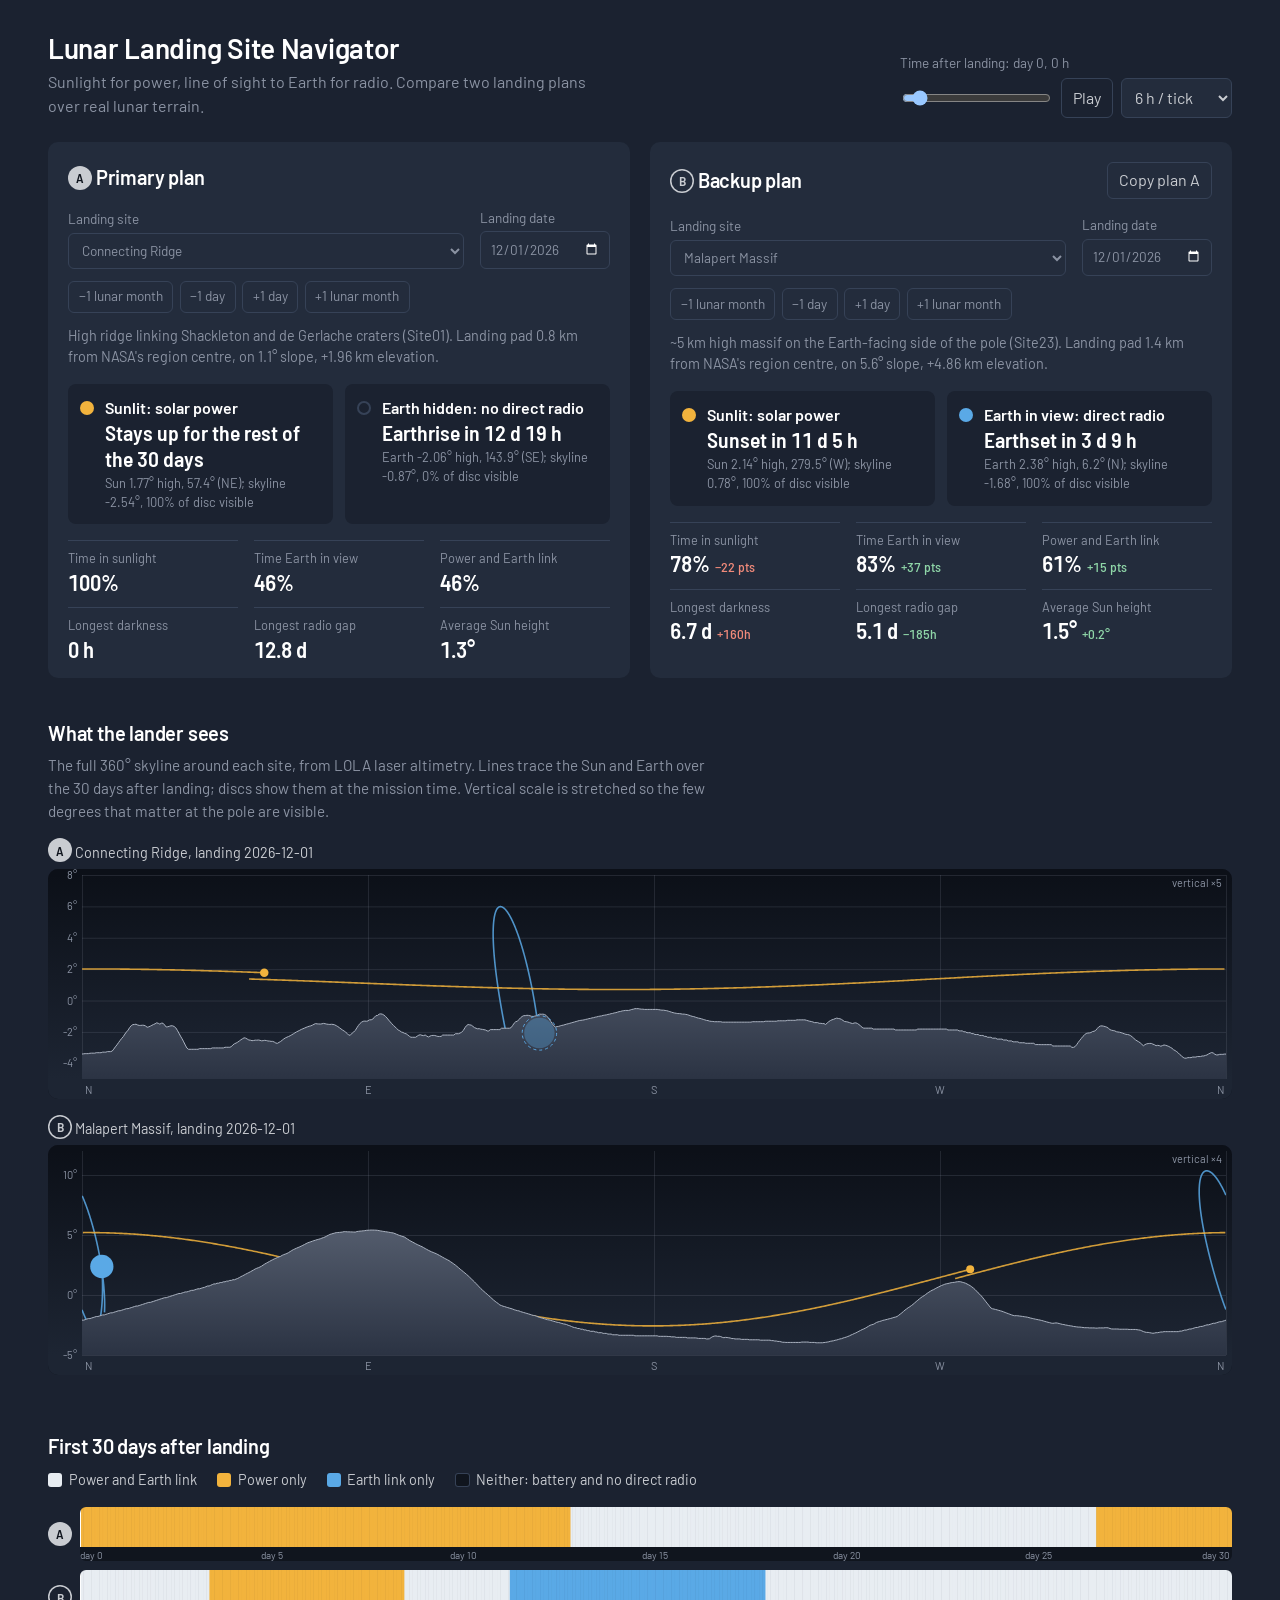
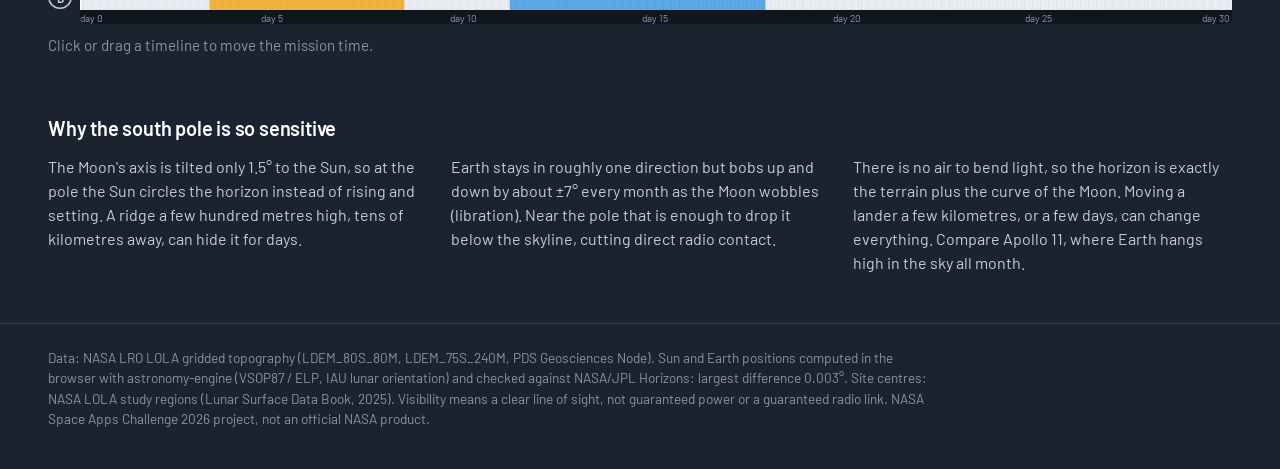
==== web/index.html @ c23a092c "Lunar Landing Site Navigator: LOLA horizons, Horizons-validated ephemeris, web app" ====
<!DOCTYPE html>
<html lang="en">
<head>
<meta charset="utf-8">
<meta name="viewport" content="width=device-width, initial-scale=1">
<title>Lunar Landing Site Navigator</title>
<link rel="preconnect" href="https://fonts.googleapis.com">
<link rel="preconnect" href="https://fonts.gstatic.com" crossorigin>
<link href="https://fonts.googleapis.com/css2?family=Barlow:wght@400;500;600;700&family=Barlow+Semi+Condensed:wght@500;600&display=swap" rel="stylesheet">
<link rel="stylesheet" href="css/style.css">
</head>
<body>
<header class="top">
  <div class="brand">
    <h1>Lunar Landing Site Navigator</h1>
    <p>Sunlight for power, line of sight to Earth for radio. Compare two landing plans over real lunar terrain.</p>
  </div>
  <div class="clock">
    <label for="met">Time after landing: <output id="met-out" for="met"></output></label>
    <div class="clock-row">
      <input id="met" type="range" min="0" max="720" step="1" value="0">
      <button id="play" type="button" aria-pressed="false">Play</button>
      <select id="speed" aria-label="Animation speed">
        <option value="1">1 h / tick</option>
        <option value="6" selected>6 h / tick</option>
        <option value="24">1 day / tick</option>
      </select>
    </div>
  </div>
</header>

<main>
  <section class="scenarios" aria-label="Scenarios">
    <article class="scenario" data-key="A">
      <header>
        <h2><span class="tag">A</span> Primary plan</h2>
      </header>
      <div class="pickers">
        <label>Landing site <select class="site"></select></label>
        <div class="custom" hidden>
          <label>Lat <input class="lat" type="number" step="0.01" min="-90" max="90"></label>
          <label>Lon (E) <input class="lon" type="number" step="0.01" min="-180" max="360"></label>
        </div>
        <label>Landing date <input class="date" type="date"></label>
        <div class="shift" role="group" aria-label="Shift landing date">
          <button type="button" data-shift="-29.53">−1 lunar month</button>
          <button type="button" data-shift="-1">−1 day</button>
          <button type="button" data-shift="1">+1 day</button>
          <button type="button" data-shift="29.53">+1 lunar month</button>
        </div>
      </div>
      <p class="note"></p>
      <div class="now">
        <div class="body sun"><span class="dot"></span><div><b class="state"></b><span class="count"></span><small class="pos"></small></div></div>
        <div class="body earth"><span class="dot"></span><div><b class="state"></b><span class="count"></span><small class="pos"></small></div></div>
      </div>
      <dl class="stats"></dl>
    </article>

    <article class="scenario" data-key="B">
      <header>
        <h2><span class="tag">B</span> Backup plan</h2>
        <button type="button" class="copy" title="Start Plan B from Plan A">Copy plan A</button>
      </header>
      <div class="pickers">
        <label>Landing site <select class="site"></select></label>
        <div class="custom" hidden>
          <label>Lat <input class="lat" type="number" step="0.01" min="-90" max="90"></label>
          <label>Lon (E) <input class="lon" type="number" step="0.01" min="-180" max="360"></label>
        </div>
        <label>Landing date <input class="date" type="date"></label>
        <div class="shift" role="group" aria-label="Shift landing date">
          <button type="button" data-shift="-29.53">−1 lunar month</button>
          <button type="button" data-shift="-1">−1 day</button>
          <button type="button" data-shift="1">+1 day</button>
          <button type="button" data-shift="29.53">+1 lunar month</button>
        </div>
      </div>
      <p class="note"></p>
      <div class="now">
        <div class="body sun"><span class="dot"></span><div><b class="state"></b><span class="count"></span><small class="pos"></small></div></div>
        <div class="body earth"><span class="dot"></span><div><b class="state"></b><span class="count"></span><small class="pos"></small></div></div>
      </div>
      <dl class="stats"></dl>
    </article>
  </section>

  <section class="sky" aria-label="Horizon panoramas">
    <h2>What the lander sees</h2>
    <p class="hint">The full 360° skyline around each site, from LOLA laser altimetry. Lines trace the Sun and Earth over the 30 days after landing; discs show them at the mission time. Vertical scale is stretched so the few degrees that matter at the pole are visible.</p>
    <figure class="pano" data-key="A"><figcaption><span class="tag">A</span> <span class="cap"></span></figcaption><canvas></canvas></figure>
    <figure class="pano" data-key="B"><figcaption><span class="tag">B</span> <span class="cap"></span></figcaption><canvas></canvas></figure>
  </section>

  <section class="time" aria-label="30-day timelines">
    <h2>First 30 days after landing</h2>
    <ul class="legend">
      <li><i class="k both"></i>Power and Earth link</li>
      <li><i class="k sun"></i>Power only</li>
      <li><i class="k earth"></i>Earth link only</li>
      <li><i class="k none"></i>Neither: battery and no direct radio</li>
    </ul>
    <div class="strip" data-key="A"><span class="tag">A</span><canvas></canvas></div>
    <div class="strip" data-key="B"><span class="tag">B</span><canvas></canvas></div>
    <p class="hint">Click or drag a timeline to move the mission time.</p>
  </section>

  <section class="why">
    <h2>Why the south pole is so sensitive</h2>
    <div class="why-grid">
      <p>The Moon's axis is tilted only 1.5° to the Sun, so at the pole the Sun circles the horizon instead of rising and setting. A ridge a few hundred metres high, tens of kilometres away, can hide it for days.</p>
      <p>Earth stays in roughly one direction but bobs up and down by about ±7° every month as the Moon wobbles (libration). Near the pole that is enough to drop it below the skyline, cutting direct radio contact.</p>
      <p>There is no air to bend light, so the horizon is exactly the terrain plus the curve of the Moon. Moving a lander a few kilometres, or a few days, can change everything. Compare Apollo 11, where Earth hangs high in the sky all month.</p>
    </div>
  </section>
</main>

<footer class="foot">
  <p>Data: NASA LRO LOLA gridded topography (LDEM_80S_80M, LDEM_75S_240M, PDS Geosciences Node). Sun and Earth positions computed in the browser with astronomy-engine (VSOP87 / ELP, IAU lunar orientation) and checked against NASA/JPL Horizons: largest difference 0.003°. Site centres: NASA LOLA study regions (Lunar Surface Data Book, 2025). Visibility means a clear line of sight, not guaranteed power or a guaranteed radio link. NASA Space Apps Challenge 2026 project, not an official NASA product.</p>
</footer>

<script src="vendor/astronomy.browser.min.js"></script>
<script src="js/ephem.js"></script>
<script src="js/app.js"></script>
</body>
</html>
---- web/css/style.css ----
:root {
  --night: #1b2230;      /* lunar night, page */
  --panel: #232c3c;      /* raised surfaces */
  --rim: #364257;        /* borders, grid */
  --regolith: #c9ccd1;   /* body text */
  --dust: #8b93a3;       /* secondary text */
  --sun: #f2b33d;
  --earth: #5aa9e6;
  --both: #e8edf2;
  --dark: #10151e;       /* neither: no power, no link */
  --terrain-top: #6c7586;
  --terrain-bottom: #2b3343;
  --radius: 10px;
  --font: "Barlow", system-ui, sans-serif;
  --num: "Barlow Semi Condensed", "Barlow", system-ui, sans-serif;
}

* { box-sizing: border-box; }
html { color-scheme: dark; }
body {
  margin: 0; background: var(--night); color: var(--regolith);
  font: 400 16px/1.5 var(--font);
}
h1, h2 { font-weight: 600; letter-spacing: -0.01em; margin: 0; color: #fff; }
h1 { font-size: 1.75rem; line-height: 1.15; }
h2 { font-size: 1.25rem; }
button, select, input { font: inherit; color: inherit; }
:focus-visible { outline: 2px solid var(--sun); outline-offset: 2px; }

.top {
  display: flex; flex-wrap: wrap; gap: 1.5rem 3rem; align-items: end; justify-content: space-between;
  padding: 2rem clamp(1rem, 4vw, 3rem) 1.5rem;
}
.brand p { margin: .35rem 0 0; color: var(--dust); max-width: 60ch; }
.clock label { display: block; font-size: .85rem; color: var(--dust); margin-bottom: .25rem; }
.clock-row { display: flex; gap: .5rem; }

input, select {
  background: var(--panel); border: 1px solid var(--rim); border-radius: 6px;
  padding: .4rem .55rem; min-height: 2.25rem;
}
button {
  background: transparent; border: 1px solid var(--rim); border-radius: 6px;
  padding: .35rem .7rem; min-height: 2.25rem; cursor: pointer;
}
button:hover { border-color: var(--dust); }
#play[aria-pressed="true"] { background: var(--sun); color: var(--dark); border-color: var(--sun); }

main { padding: 0 clamp(1rem, 4vw, 3rem) 3rem; display: grid; gap: 2.5rem; }

.tag {
  display: inline-grid; place-items: center; width: 1.5rem; height: 1.5rem; border-radius: 50%;
  background: var(--regolith); color: var(--dark); font: 600 .85rem/1 var(--num); vertical-align: 2px;
}
[data-key="B"] .tag { background: transparent; color: var(--regolith); box-shadow: inset 0 0 0 1.5px var(--regolith); }

/* ---------- scenarios ---------- */
.scenarios { display: grid; grid-template-columns: repeat(auto-fit, minmax(min(100%, 440px), 1fr)); gap: 1.25rem; }
.scenario { background: var(--panel); border-radius: var(--radius); padding: 1.25rem 1.25rem 1rem; }
.scenario > header { display: flex; justify-content: space-between; align-items: center; margin-bottom: 1rem; }
.pickers { display: grid; grid-template-columns: 1fr auto; gap: .75rem 1rem; align-items: end; }
.pickers label { display: grid; gap: .2rem; font-size: .85rem; color: var(--dust); }
.pickers .site { min-width: 0; width: 100%; }
.custom { grid-column: 1 / -1; display: flex; gap: .75rem; }
.custom[hidden] { display: none; }
.custom input { width: 8rem; }
.shift { grid-column: 1 / -1; display: flex; flex-wrap: wrap; gap: .4rem; }
.shift button { font-size: .85rem; min-height: 2rem; padding: .2rem .6rem; color: var(--dust); }
.note { margin: .75rem 0 0; font-size: .9rem; color: var(--dust); min-height: 1.4em; }
.note.warn { color: var(--sun); }

.now { display: grid; grid-template-columns: 1fr 1fr; gap: .75rem; margin-top: 1rem; }
.body { display: flex; gap: .65rem; align-items: start; padding: .75rem; border-radius: 8px; background: var(--night); }
.body .dot { flex: none; width: .9rem; height: .9rem; border-radius: 50%; margin-top: .3rem; }
.body.sun .dot { background: var(--sun); }
.body.earth .dot { background: var(--earth); }
.body.off .dot { background: transparent; box-shadow: inset 0 0 0 2px var(--rim); }
.body b { display: block; color: #fff; font-weight: 600; }
.body .count { display: block; font: 600 1.35rem/1.2 var(--num); font-variant-numeric: tabular-nums; color: #fff; }
.body small { display: block; color: var(--dust); font-size: .8rem; margin-top: .15rem; }

.stats { display: grid; grid-template-columns: repeat(3, 1fr); gap: .75rem 1rem; margin: 1rem 0 0; }
.stats div { border-top: 1px solid var(--rim); padding-top: .5rem; }
.stats dt { font-size: .8rem; color: var(--dust); }
.stats dd { margin: 0; font: 600 1.4rem/1.2 var(--num); font-variant-numeric: tabular-nums; color: #fff; }
.stats dd .delta { font-size: .85rem; margin-left: .3rem; font-weight: 500; }
.delta.up { color: #8fd6a8; } .delta.down { color: #f08a7a; }

/* ---------- panoramas ---------- */
.sky .hint, .time .hint { color: var(--dust); margin: .35rem 0 1rem; max-width: 75ch; font-size: .95rem; }
.pano { margin: 0 0 1rem; }
.pano figcaption { font-size: .9rem; margin-bottom: .35rem; color: var(--regolith); }
.pano canvas { display: block; width: 100%; height: 230px; border-radius: var(--radius); background: var(--dark); }

/* ---------- timelines ---------- */
.legend { list-style: none; padding: 0; margin: .5rem 0 1rem; display: flex; flex-wrap: wrap; gap: .4rem 1.25rem; font-size: .9rem; }
.legend .k { display: inline-block; width: .9rem; height: .9rem; border-radius: 3px; margin-right: .4rem; vertical-align: -2px; }
.k.both { background: var(--both); } .k.sun { background: var(--sun); }
.k.earth { background: var(--earth); } .k.none { background: var(--dark); box-shadow: inset 0 0 0 1px var(--rim); }
.strip { display: grid; grid-template-columns: 2rem 1fr; align-items: center; margin-bottom: .6rem; }
.strip canvas { width: 100%; height: 54px; border-radius: 6px; cursor: ew-resize; touch-action: none; background: var(--dark); }

/* ---------- explainer ---------- */
.why-grid { display: grid; grid-template-columns: repeat(auto-fit, minmax(min(100%, 260px), 1fr)); gap: 1.5rem; margin-top: .75rem; }
.why-grid p { margin: 0; max-width: 60ch; }

.foot { padding: 1.5rem clamp(1rem, 4vw, 3rem) 2.5rem; color: var(--dust); font-size: .85rem; border-top: 1px solid var(--rim); }
.foot p { max-width: 110ch; margin: 0; }

@media (max-width: 560px) {
  .now, .stats { grid-template-columns: 1fr 1fr; }
  .pano canvas { height: 180px; }
}
@media (prefers-reduced-motion: reduce) { * { transition: none !important; } }
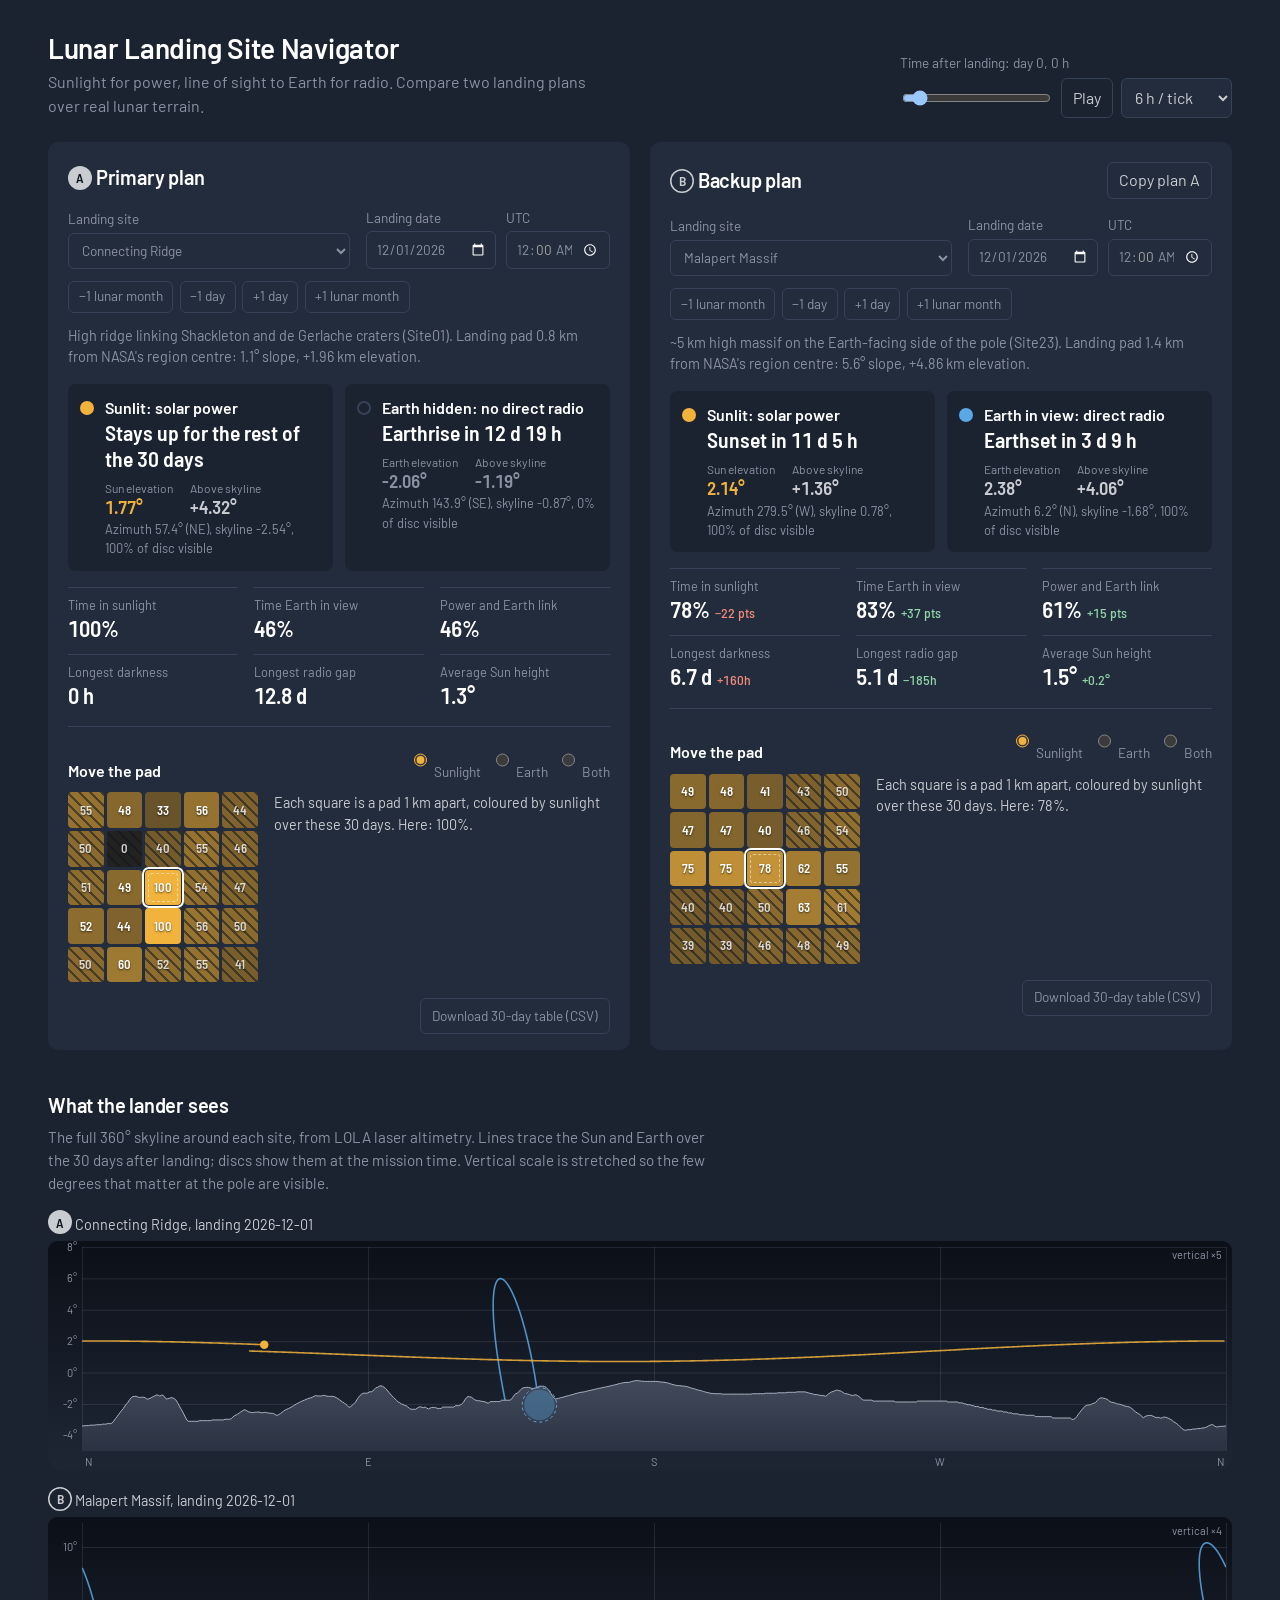
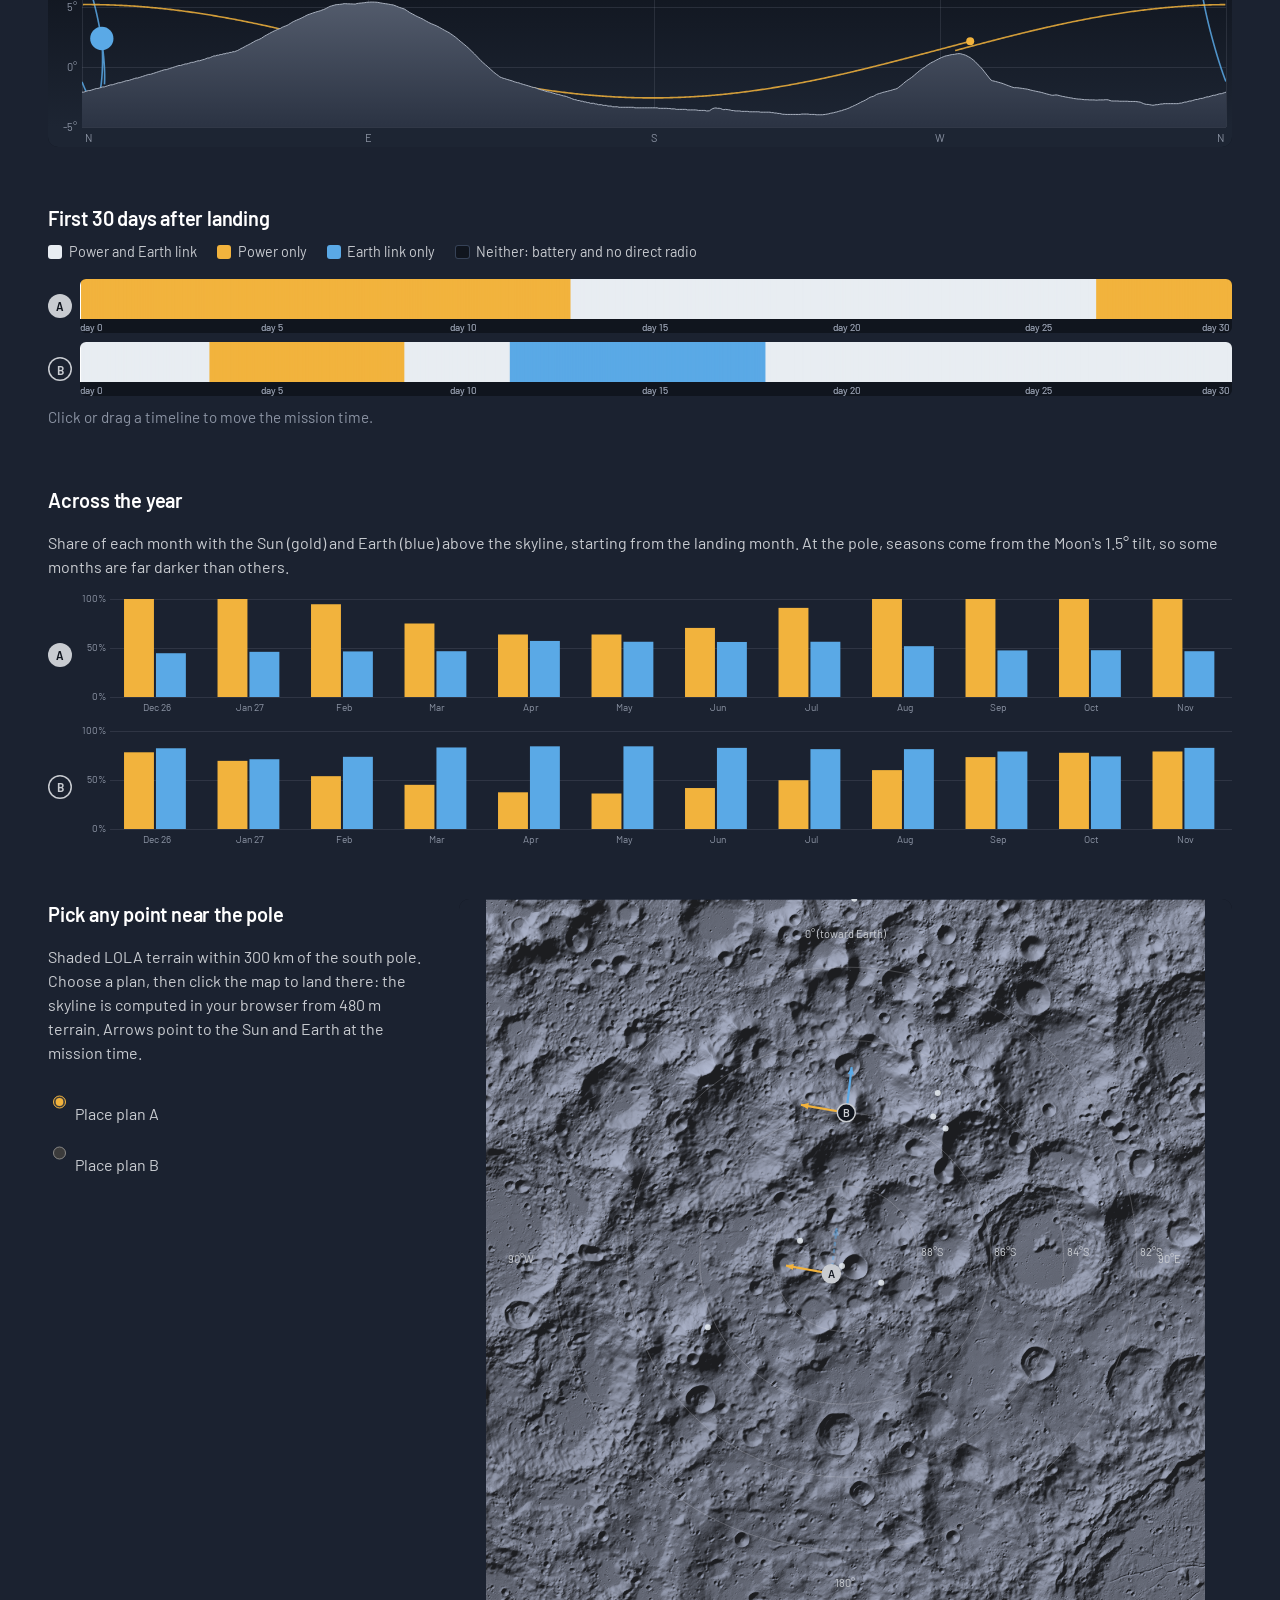
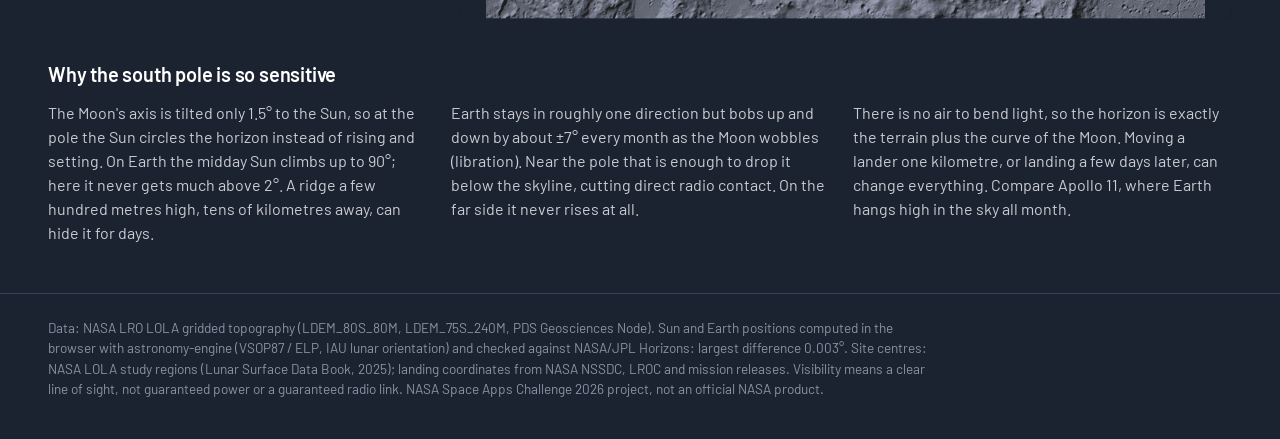
==== commit 5dec06e0: "Pad nudge grid, year view, south pole map with custom points, more sites, CSV export" ====
--- a/web/index.html
+++ b/web/index.html
@@ -29,59 +29,59 @@
   </div>
 </header>
 
+<template id="scenario-body">
+  <div class="pickers">
+    <label class="site-label">Landing site <select class="site"></select></label>
+    <div class="custom" hidden>
+      <label>Lat <input class="lat" type="number" step="0.01" min="-90" max="90"></label>
+      <label>Lon (E) <input class="lon" type="number" step="0.01" min="-180" max="360"></label>
+    </div>
+    <div class="when">
+      <label>Landing date <input class="date" type="date"></label>
+      <label>UTC <input class="hour" type="time" step="3600"></label>
+    </div>
+    <div class="shift" role="group" aria-label="Shift landing date">
+      <button type="button" data-shift="-29.53">−1 lunar month</button>
+      <button type="button" data-shift="-1">−1 day</button>
+      <button type="button" data-shift="1">+1 day</button>
+      <button type="button" data-shift="29.53">+1 lunar month</button>
+    </div>
+  </div>
+  <p class="note"></p>
+  <div class="now">
+    <div class="body sun"><span class="dot"></span><div><b class="state"></b><span class="count"></span>
+      <div class="figs"><span><small>Sun elevation</small><strong class="elev"></strong></span><span><small>Above skyline</small><strong class="clear"></strong></span></div>
+      <small class="pos"></small></div></div>
+    <div class="body earth"><span class="dot"></span><div><b class="state"></b><span class="count"></span>
+      <div class="figs"><span><small>Earth elevation</small><strong class="elev"></strong></span><span><small>Above skyline</small><strong class="clear"></strong></span></div>
+      <small class="pos"></small></div></div>
+  </div>
+  <dl class="stats"></dl>
+  <div class="nudge" hidden>
+    <div class="nudge-head">
+      <h3>Move the pad</h3>
+      <div class="metric" role="radiogroup" aria-label="Colour the grid by">
+        <label><input type="radio" value="sunPct" checked> Sunlight</label>
+        <label><input type="radio" value="earthPct"> Earth</label>
+        <label><input type="radio" value="bothPct"> Both</label>
+      </div>
+    </div>
+    <div class="nudge-body">
+      <div class="grid" role="grid" aria-label="Pad positions, 1 km apart"></div>
+      <p class="nudge-text"></p>
+    </div>
+  </div>
+  <div class="actions"><button type="button" class="csv">Download 30-day table (CSV)</button></div>
+</template>
+
 <main>
   <section class="scenarios" aria-label="Scenarios">
     <article class="scenario" data-key="A">
-      <header>
-        <h2><span class="tag">A</span> Primary plan</h2>
-      </header>
-      <div class="pickers">
-        <label>Landing site <select class="site"></select></label>
-        <div class="custom" hidden>
-          <label>Lat <input class="lat" type="number" step="0.01" min="-90" max="90"></label>
-          <label>Lon (E) <input class="lon" type="number" step="0.01" min="-180" max="360"></label>
-        </div>
-        <label>Landing date <input class="date" type="date"></label>
-        <div class="shift" role="group" aria-label="Shift landing date">
-          <button type="button" data-shift="-29.53">−1 lunar month</button>
-          <button type="button" data-shift="-1">−1 day</button>
-          <button type="button" data-shift="1">+1 day</button>
-          <button type="button" data-shift="29.53">+1 lunar month</button>
-        </div>
-      </div>
-      <p class="note"></p>
-      <div class="now">
-        <div class="body sun"><span class="dot"></span><div><b class="state"></b><span class="count"></span><small class="pos"></small></div></div>
-        <div class="body earth"><span class="dot"></span><div><b class="state"></b><span class="count"></span><small class="pos"></small></div></div>
-      </div>
-      <dl class="stats"></dl>
+      <header><h2><span class="tag">A</span> Primary plan</h2></header>
     </article>
-
     <article class="scenario" data-key="B">
-      <header>
-        <h2><span class="tag">B</span> Backup plan</h2>
-        <button type="button" class="copy" title="Start Plan B from Plan A">Copy plan A</button>
-      </header>
-      <div class="pickers">
-        <label>Landing site <select class="site"></select></label>
-        <div class="custom" hidden>
-          <label>Lat <input class="lat" type="number" step="0.01" min="-90" max="90"></label>
-          <label>Lon (E) <input class="lon" type="number" step="0.01" min="-180" max="360"></label>
-        </div>
-        <label>Landing date <input class="date" type="date"></label>
-        <div class="shift" role="group" aria-label="Shift landing date">
-          <button type="button" data-shift="-29.53">−1 lunar month</button>
-          <button type="button" data-shift="-1">−1 day</button>
-          <button type="button" data-shift="1">+1 day</button>
-          <button type="button" data-shift="29.53">+1 lunar month</button>
-        </div>
-      </div>
-      <p class="note"></p>
-      <div class="now">
-        <div class="body sun"><span class="dot"></span><div><b class="state"></b><span class="count"></span><small class="pos"></small></div></div>
-        <div class="body earth"><span class="dot"></span><div><b class="state"></b><span class="count"></span><small class="pos"></small></div></div>
-      </div>
-      <dl class="stats"></dl>
+      <header><h2><span class="tag">B</span> Backup plan</h2>
+        <button type="button" class="copy">Copy plan A</button></header>
     </article>
   </section>
 
@@ -105,22 +105,43 @@
     <p class="hint">Click or drag a timeline to move the mission time.</p>
   </section>
 
+  <section class="year" aria-label="Across the year">
+    <h2>Across the year</h2>
+    <p class="hint">Share of each month with the Sun (gold) and Earth (blue) above the skyline, starting from the landing month. At the pole, seasons come from the Moon's 1.5° tilt, so some months are far darker than others.</p>
+    <div class="yearplot" data-key="A"><span class="tag">A</span><canvas></canvas></div>
+    <div class="yearplot" data-key="B"><span class="tag">B</span><canvas></canvas></div>
+  </section>
+
+  <section class="mapsec" aria-label="South pole map">
+    <div class="map-text">
+      <h2>Pick any point near the pole</h2>
+      <p class="hint">Shaded LOLA terrain within 300 km of the south pole. Choose a plan, then click the map to land there: the skyline is computed in your browser from 480 m terrain. Arrows point to the Sun and Earth at the mission time.</p>
+      <div class="place" role="radiogroup" aria-label="Plan to place">
+        <label><input type="radio" name="place" value="A" checked> Place plan A</label>
+        <label><input type="radio" name="place" value="B"> Place plan B</label>
+      </div>
+      <p class="map-status" aria-live="polite"></p>
+    </div>
+    <canvas class="map" aria-label="South pole shaded relief map"></canvas>
+  </section>
+
   <section class="why">
     <h2>Why the south pole is so sensitive</h2>
     <div class="why-grid">
-      <p>The Moon's axis is tilted only 1.5° to the Sun, so at the pole the Sun circles the horizon instead of rising and setting. A ridge a few hundred metres high, tens of kilometres away, can hide it for days.</p>
-      <p>Earth stays in roughly one direction but bobs up and down by about ±7° every month as the Moon wobbles (libration). Near the pole that is enough to drop it below the skyline, cutting direct radio contact.</p>
-      <p>There is no air to bend light, so the horizon is exactly the terrain plus the curve of the Moon. Moving a lander a few kilometres, or a few days, can change everything. Compare Apollo 11, where Earth hangs high in the sky all month.</p>
+      <p>The Moon's axis is tilted only 1.5° to the Sun, so at the pole the Sun circles the horizon instead of rising and setting. On Earth the midday Sun climbs up to 90°; here it never gets much above 2°. A ridge a few hundred metres high, tens of kilometres away, can hide it for days.</p>
+      <p>Earth stays in roughly one direction but bobs up and down by about ±7° every month as the Moon wobbles (libration). Near the pole that is enough to drop it below the skyline, cutting direct radio contact. On the far side it never rises at all.</p>
+      <p>There is no air to bend light, so the horizon is exactly the terrain plus the curve of the Moon. Moving a lander one kilometre, or landing a few days later, can change everything. Compare Apollo 11, where Earth hangs high in the sky all month.</p>
     </div>
   </section>
 </main>
 
 <footer class="foot">
-  <p>Data: NASA LRO LOLA gridded topography (LDEM_80S_80M, LDEM_75S_240M, PDS Geosciences Node). Sun and Earth positions computed in the browser with astronomy-engine (VSOP87 / ELP, IAU lunar orientation) and checked against NASA/JPL Horizons: largest difference 0.003°. Site centres: NASA LOLA study regions (Lunar Surface Data Book, 2025). Visibility means a clear line of sight, not guaranteed power or a guaranteed radio link. NASA Space Apps Challenge 2026 project, not an official NASA product.</p>
+  <p>Data: NASA LRO LOLA gridded topography (LDEM_80S_80M, LDEM_75S_240M, PDS Geosciences Node). Sun and Earth positions computed in the browser with astronomy-engine (VSOP87 / ELP, IAU lunar orientation) and checked against NASA/JPL Horizons: largest difference 0.003°. Site centres: NASA LOLA study regions (Lunar Surface Data Book, 2025); landing coordinates from NASA NSSDC, LROC and mission releases. Visibility means a clear line of sight, not guaranteed power or a guaranteed radio link. NASA Space Apps Challenge 2026 project, not an official NASA product.</p>
 </footer>
 
 <script src="vendor/astronomy.browser.min.js"></script>
 <script src="js/ephem.js"></script>
+<script src="js/terrain.js"></script>
 <script src="js/app.js"></script>
 </body>
 </html>
--- a/web/css/style.css
+++ b/web/css/style.css
@@ -86,6 +86,47 @@
 .stats dd .delta { font-size: .85rem; margin-left: .3rem; font-weight: 500; }
 .delta.up { color: #8fd6a8; } .delta.down { color: #f08a7a; }
 
+.when { display: flex; gap: .6rem; }
+.when .hour { width: 6.5rem; }
+.body .figs { display: flex; gap: 1.1rem; margin: .45rem 0 .1rem; }
+.body .figs small { margin: 0; font-size: .75rem; }
+.body .figs strong { display: block; font: 600 1.15rem/1.15 var(--num); font-variant-numeric: tabular-nums; color: var(--regolith); }
+.body.sun .figs span:first-child strong { color: var(--sun); }
+.body.off .figs strong { color: var(--dust); }
+
+/* pad nudge grid */
+.nudge { margin-top: 1.1rem; border-top: 1px solid var(--rim); padding-top: .9rem; }
+.nudge[hidden] { display: none; }
+.nudge-head { display: flex; flex-wrap: wrap; justify-content: space-between; align-items: baseline; gap: .5rem 1rem; }
+.nudge h3 { margin: 0; font-size: 1rem; font-weight: 600; color: #fff; }
+.metric { display: flex; gap: .9rem; font-size: .85rem; color: var(--dust); }
+.metric input { accent-color: var(--sun); margin: 0 .25rem 0 0; vertical-align: -1px; }
+.nudge-body { display: grid; grid-template-columns: minmax(150px, 190px) 1fr; gap: 1rem; align-items: start; margin-top: .6rem; }
+.grid { display: grid; gap: 3px; aspect-ratio: 1; }
+.cell {
+  position: relative; min-height: 0; padding: 0; border: 0; border-radius: 4px;
+  font: 600 .8rem/1 var(--num); color: #fff; text-shadow: 0 1px 2px rgba(0,0,0,.6);
+  background: color-mix(in srgb, var(--fill) calc(var(--a) * 100%), var(--dark));
+}
+.cell.pad::after { content: ""; position: absolute; inset: 3px; border: 1px dashed rgba(255,255,255,.5); border-radius: 3px; }
+.cell.steep { background-image: repeating-linear-gradient(45deg, rgba(16,21,30,.55) 0 2px, transparent 2px 8px); color: rgba(255,255,255,.8); }
+.cell.on { outline: 2px solid #fff; outline-offset: 1px; z-index: 1; }
+.nudge-text { margin: 0; font-size: .9rem; color: var(--regolith); }
+.actions { margin-top: 1rem; display: flex; justify-content: flex-end; }
+.actions .csv { font-size: .85rem; color: var(--dust); }
+
+/* year */
+.yearplot { display: grid; grid-template-columns: 2rem 1fr; align-items: center; margin-bottom: .75rem; }
+.yearplot canvas { width: 100%; height: 120px; }
+
+/* map */
+.mapsec { display: grid; grid-template-columns: minmax(240px, 1fr) minmax(0, 2fr); gap: 1.5rem; align-items: start; }
+.map { width: 100%; aspect-ratio: 1; max-height: 720px; border-radius: var(--radius); cursor: crosshair; background: var(--dark); }
+.place { display: grid; gap: .4rem; margin: .75rem 0; }
+.place input { accent-color: var(--sun); margin-right: .35rem; }
+.map-status { color: var(--dust); font-size: .9rem; min-height: 1.4em; }
+@media (max-width: 800px) { .mapsec { grid-template-columns: 1fr; } }
+
 /* ---------- panoramas ---------- */
 .sky .hint, .time .hint { color: var(--dust); margin: .35rem 0 1rem; max-width: 75ch; font-size: .95rem; }
 .pano { margin: 0 0 1rem; }
@@ -109,6 +150,8 @@
 
 @media (max-width: 560px) {
   .now, .stats { grid-template-columns: 1fr 1fr; }
+  .pickers { grid-template-columns: 1fr; }
+  .nudge-body { grid-template-columns: 1fr; }
   .pano canvas { height: 180px; }
 }
 @media (prefers-reduced-motion: reduce) { * { transition: none !important; } }
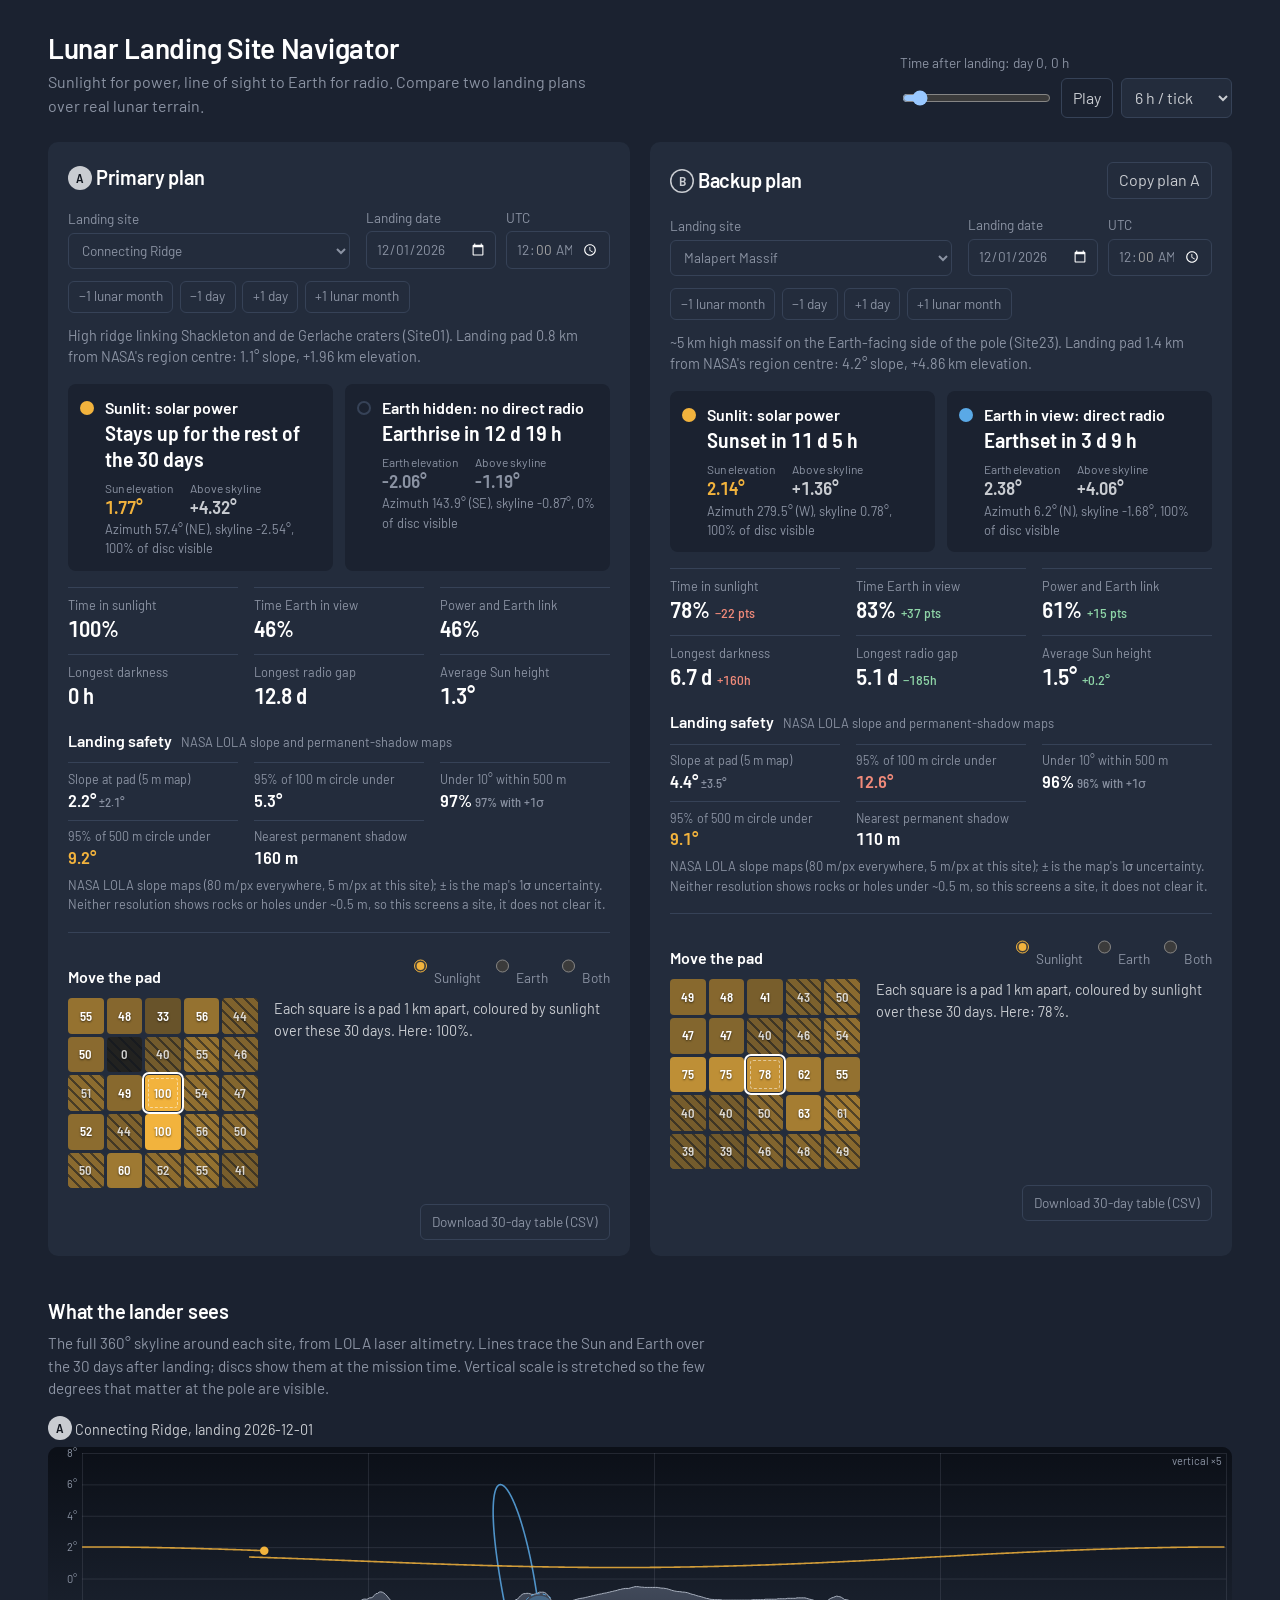
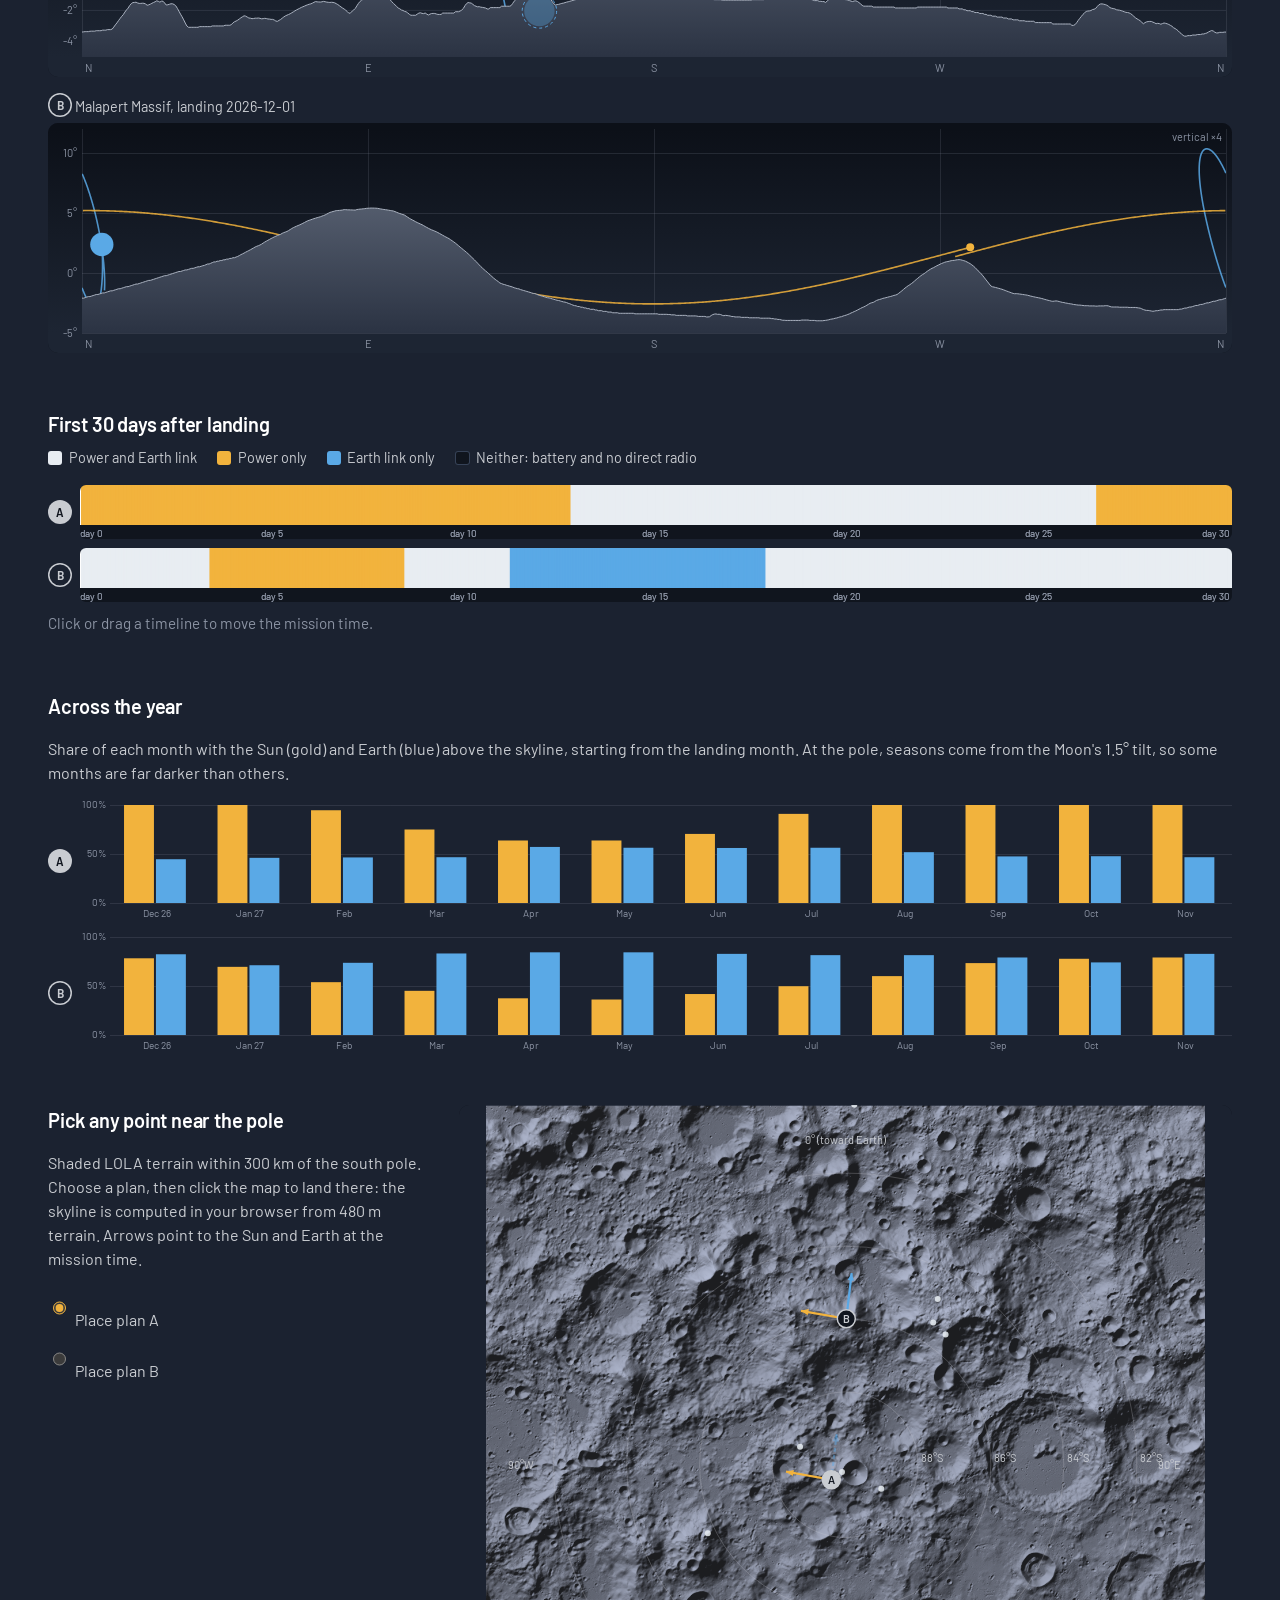
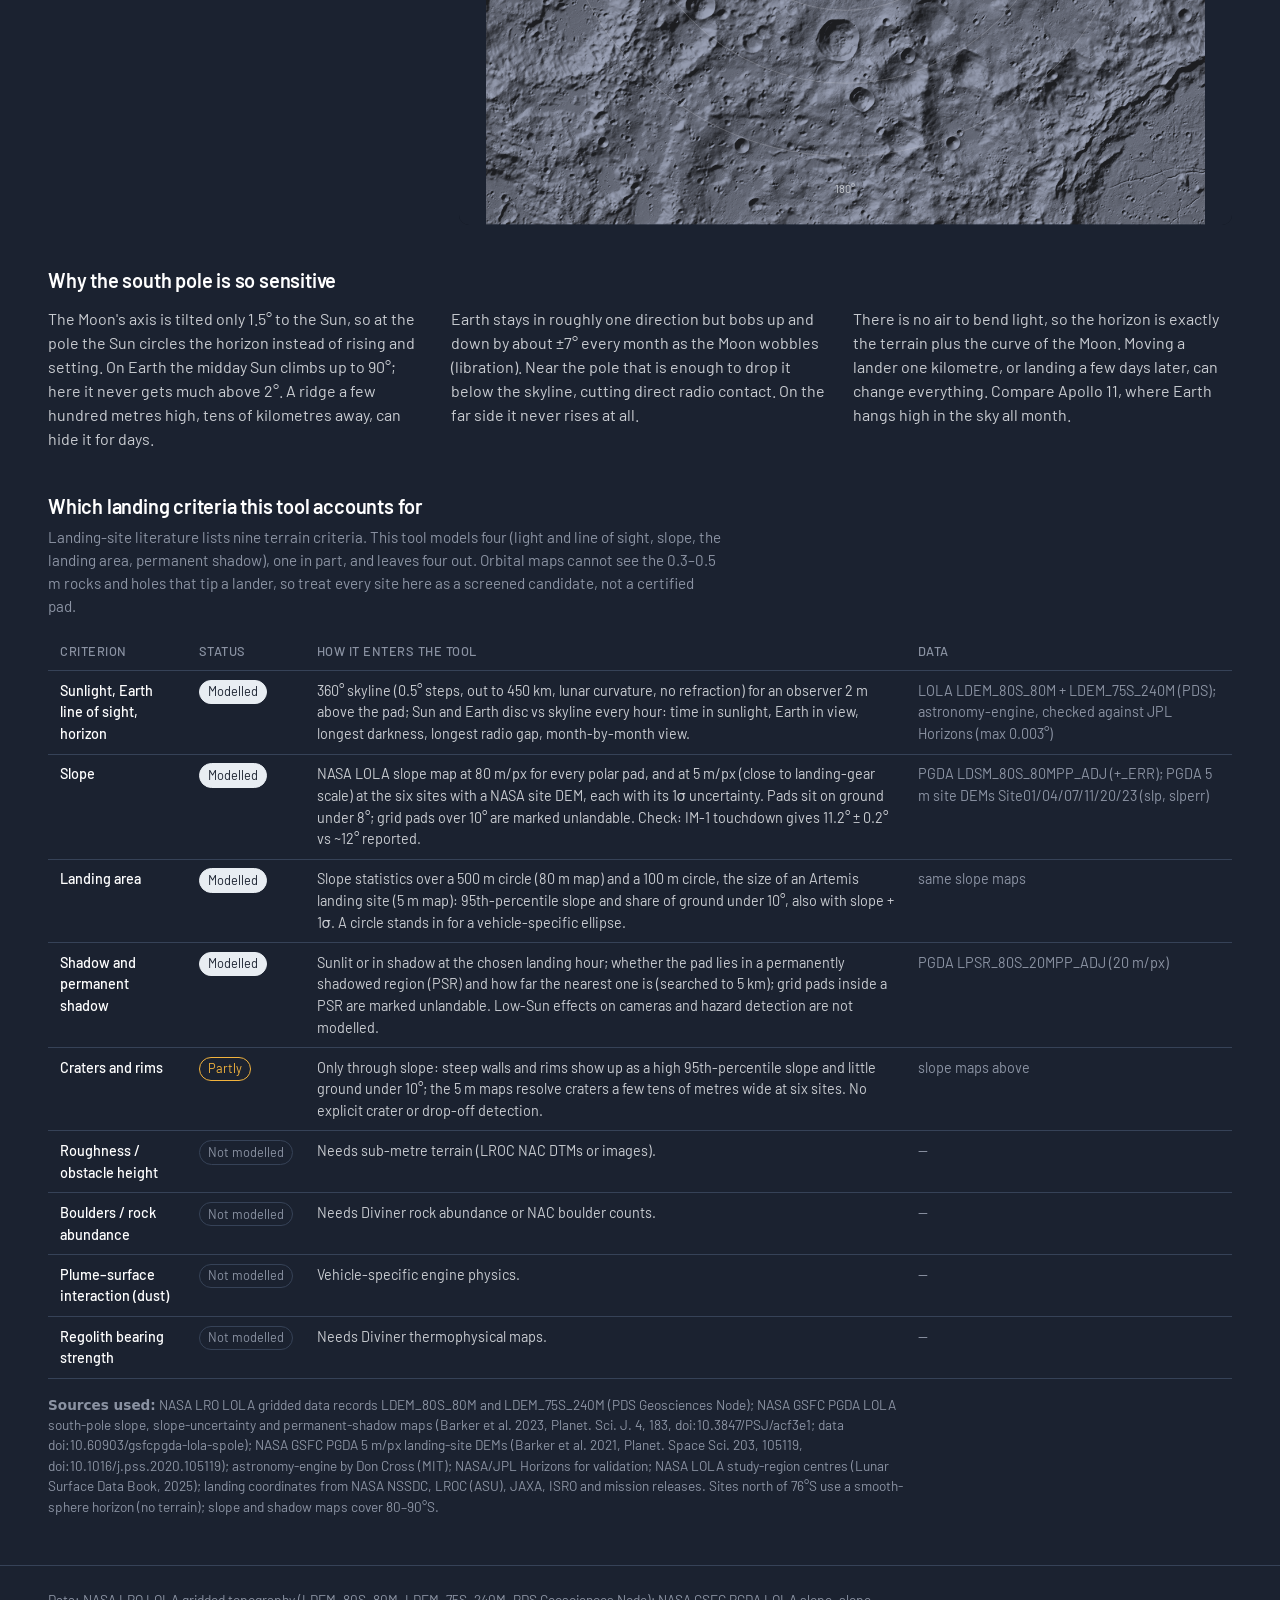
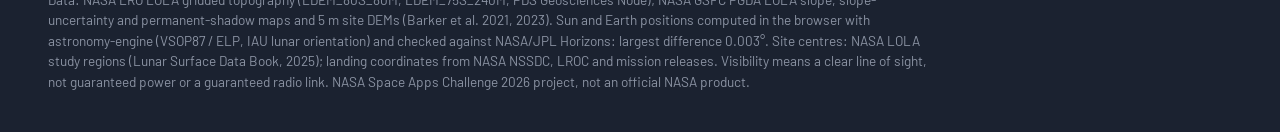
==== commit 0ff6bf9a: "Add landing safety: NASA PGDA slope, slope uncertainty and permanent-shadow metrics Per-pad slope (8" ====
--- a/web/index.html
+++ b/web/index.html
@@ -57,6 +57,11 @@
       <small class="pos"></small></div></div>
   </div>
   <dl class="stats"></dl>
+  <div class="safety">
+    <h3>Landing safety <small>NASA LOLA slope and permanent-shadow maps</small></h3>
+    <dl class="safe-stats"></dl>
+    <p class="safe-note"></p>
+  </div>
   <div class="nudge" hidden>
     <div class="nudge-head">
       <h3>Move the pad</h3>
@@ -133,10 +138,32 @@
       <p>There is no air to bend light, so the horizon is exactly the terrain plus the curve of the Moon. Moving a lander one kilometre, or landing a few days later, can change everything. Compare Apollo 11, where Earth hangs high in the sky all month.</p>
     </div>
   </section>
+
+  <section class="criteria" aria-labelledby="criteria-h">
+    <h2 id="criteria-h">Which landing criteria this tool accounts for</h2>
+    <p class="hint">Landing-site literature lists nine terrain criteria. This tool models four (light and line of sight, slope, the landing area, permanent shadow), one in part, and leaves four out. Orbital maps cannot see the 0.3–0.5 m rocks and holes that tip a lander, so treat every site here as a screened candidate, not a certified pad.</p>
+    <div class="crit-wrap">
+    <table class="crit">
+      <thead><tr><th scope="col">Criterion</th><th scope="col">Status</th><th scope="col">How it enters the tool</th><th scope="col">Data</th></tr></thead>
+      <tbody>
+        <tr><th scope="row">Sunlight, Earth line of sight, horizon</th><td><span class="st yes">Modelled</span></td><td>360° skyline (0.5° steps, out to 450 km, lunar curvature, no refraction) for an observer 2 m above the pad; Sun and Earth disc vs skyline every hour: time in sunlight, Earth in view, longest darkness, longest radio gap, month-by-month view.</td><td>LOLA LDEM_80S_80M + LDEM_75S_240M (PDS); astronomy-engine, checked against JPL Horizons (max 0.003°)</td></tr>
+        <tr><th scope="row">Slope</th><td><span class="st yes">Modelled</span></td><td>NASA LOLA slope map at 80 m/px for every polar pad, and at 5 m/px (close to landing-gear scale) at the six sites with a NASA site DEM, each with its 1σ uncertainty. Pads sit on ground under 8°; grid pads over 10° are marked unlandable. Check: IM-1 touchdown gives 11.2° ± 0.2° vs ~12° reported.</td><td>PGDA LDSM_80S_80MPP_ADJ (+_ERR); PGDA 5 m site DEMs Site01/04/07/11/20/23 (slp, slperr)</td></tr>
+        <tr><th scope="row">Landing area</th><td><span class="st yes">Modelled</span></td><td>Slope statistics over a 500 m circle (80 m map) and a 100 m circle, the size of an Artemis landing site (5 m map): 95th-percentile slope and share of ground under 10°, also with slope + 1σ. A circle stands in for a vehicle-specific ellipse.</td><td>same slope maps</td></tr>
+        <tr><th scope="row">Shadow and permanent shadow</th><td><span class="st yes">Modelled</span></td><td>Sunlit or in shadow at the chosen landing hour; whether the pad lies in a permanently shadowed region (PSR) and how far the nearest one is (searched to 5 km); grid pads inside a PSR are marked unlandable. Low-Sun effects on cameras and hazard detection are not modelled.</td><td>PGDA LPSR_80S_20MPP_ADJ (20 m/px)</td></tr>
+        <tr><th scope="row">Craters and rims</th><td><span class="st part">Partly</span></td><td>Only through slope: steep walls and rims show up as a high 95th-percentile slope and little ground under 10°; the 5 m maps resolve craters a few tens of metres wide at six sites. No explicit crater or drop-off detection.</td><td>slope maps above</td></tr>
+        <tr><th scope="row">Roughness / obstacle height</th><td><span class="st no">Not modelled</span></td><td>Needs sub-metre terrain (LROC NAC DTMs or images).</td><td>—</td></tr>
+        <tr><th scope="row">Boulders / rock abundance</th><td><span class="st no">Not modelled</span></td><td>Needs Diviner rock abundance or NAC boulder counts.</td><td>—</td></tr>
+        <tr><th scope="row">Plume–surface interaction (dust)</th><td><span class="st no">Not modelled</span></td><td>Vehicle-specific engine physics.</td><td>—</td></tr>
+        <tr><th scope="row">Regolith bearing strength</th><td><span class="st no">Not modelled</span></td><td>Needs Diviner thermophysical maps.</td><td>—</td></tr>
+      </tbody>
+    </table>
+    </div>
+    <p class="crit-src"><b>Sources used:</b> NASA LRO LOLA gridded data records LDEM_80S_80M and LDEM_75S_240M (PDS Geosciences Node); NASA GSFC PGDA LOLA south-pole slope, slope-uncertainty and permanent-shadow maps (Barker et al. 2023, Planet. Sci. J. 4, 183, doi:10.3847/PSJ/acf3e1; data doi:10.60903/gsfcpgda-lola-spole); NASA GSFC PGDA 5 m/px landing-site DEMs (Barker et al. 2021, Planet. Space Sci. 203, 105119, doi:10.1016/j.pss.2020.105119); astronomy-engine by Don Cross (MIT); NASA/JPL Horizons for validation; NASA LOLA study-region centres (Lunar Surface Data Book, 2025); landing coordinates from NASA NSSDC, LROC (ASU), JAXA, ISRO and mission releases. Sites north of 76°S use a smooth-sphere horizon (no terrain); slope and shadow maps cover 80–90°S.</p>
+  </section>
 </main>
 
 <footer class="foot">
-  <p>Data: NASA LRO LOLA gridded topography (LDEM_80S_80M, LDEM_75S_240M, PDS Geosciences Node). Sun and Earth positions computed in the browser with astronomy-engine (VSOP87 / ELP, IAU lunar orientation) and checked against NASA/JPL Horizons: largest difference 0.003°. Site centres: NASA LOLA study regions (Lunar Surface Data Book, 2025); landing coordinates from NASA NSSDC, LROC and mission releases. Visibility means a clear line of sight, not guaranteed power or a guaranteed radio link. NASA Space Apps Challenge 2026 project, not an official NASA product.</p>
+  <p>Data: NASA LRO LOLA gridded topography (LDEM_80S_80M, LDEM_75S_240M, PDS Geosciences Node); NASA GSFC PGDA LOLA slope, slope-uncertainty and permanent-shadow maps and 5 m site DEMs (Barker et al. 2021, 2023). Sun and Earth positions computed in the browser with astronomy-engine (VSOP87 / ELP, IAU lunar orientation) and checked against NASA/JPL Horizons: largest difference 0.003°. Site centres: NASA LOLA study regions (Lunar Surface Data Book, 2025); landing coordinates from NASA NSSDC, LROC and mission releases. Visibility means a clear line of sight, not guaranteed power or a guaranteed radio link. NASA Space Apps Challenge 2026 project, not an official NASA product.</p>
 </footer>
 
 <script src="vendor/astronomy.browser.min.js"></script>
--- a/web/css/style.css
+++ b/web/css/style.css
@@ -85,6 +85,18 @@
 .stats dd { margin: 0; font: 600 1.4rem/1.2 var(--num); font-variant-numeric: tabular-nums; color: #fff; }
 .stats dd .delta { font-size: .85rem; margin-left: .3rem; font-weight: 500; }
 .delta.up { color: #8fd6a8; } .delta.down { color: #f08a7a; }
+.safety { margin-top: 1.25rem; }
+.safety h3 { margin: 0; font-size: 1rem; font-weight: 600; color: #fff; }
+.safety h3 small { font-weight: 400; font-size: .8rem; color: var(--dust); margin-left: .35rem; }
+.safe-stats { display: grid; grid-template-columns: repeat(3, 1fr); gap: .6rem 1rem; margin: .6rem 0 0; }
+.safe-stats div { border-top: 1px solid var(--rim); padding-top: .4rem; }
+.safe-stats dt { font-size: .78rem; color: var(--dust); }
+.safe-stats dd { margin: 0; font: 600 1.1rem/1.25 var(--num); font-variant-numeric: tabular-nums; color: #fff; }
+.safe-stats dd small { font-weight: 500; font-size: .78rem; color: var(--dust); }
+.safe-stats dd.warn { color: var(--sun); }
+.safe-stats dd.bad { color: #f08a7a; }
+.safe-note { margin: .5rem 0 0; font-size: .8rem; color: var(--dust); }
+@media (max-width: 560px) { .safe-stats { grid-template-columns: 1fr 1fr; } }
 
 .when { display: flex; gap: .6rem; }
 .when .hour { width: 6.5rem; }
@@ -145,6 +157,19 @@
 .why-grid { display: grid; grid-template-columns: repeat(auto-fit, minmax(min(100%, 260px), 1fr)); gap: 1.5rem; margin-top: .75rem; }
 .why-grid p { margin: 0; max-width: 60ch; }
 
+.criteria .hint { color: var(--dust); margin: .35rem 0 1rem; max-width: 75ch; font-size: .95rem; }
+.crit-wrap { overflow-x: auto; }
+.crit { width: 100%; border-collapse: collapse; font-size: .9rem; }
+.crit th, .crit td { text-align: left; vertical-align: top; padding: .55rem .75rem; border-bottom: 1px solid var(--rim); }
+.crit thead th { color: var(--dust); font-weight: 500; font-size: .8rem; text-transform: uppercase; letter-spacing: .04em; }
+.crit tbody th { color: #fff; font-weight: 500; min-width: 12ch; }
+.crit td:last-child { color: var(--dust); min-width: 18ch; }
+.st { display: inline-block; white-space: nowrap; padding: .1rem .5rem; border-radius: 999px; font-size: .8rem; border: 1px solid var(--rim); }
+.st.yes { color: var(--night); background: var(--both); border-color: var(--both); }
+.st.part { color: var(--sun); border-color: var(--sun); }
+.st.no { color: var(--dust); }
+.crit-src { color: var(--dust); font-size: .85rem; max-width: 110ch; margin: 1rem 0 0; }
+
 .foot { padding: 1.5rem clamp(1rem, 4vw, 3rem) 2.5rem; color: var(--dust); font-size: .85rem; border-top: 1px solid var(--rim); }
 .foot p { max-width: 110ch; margin: 0; }
 
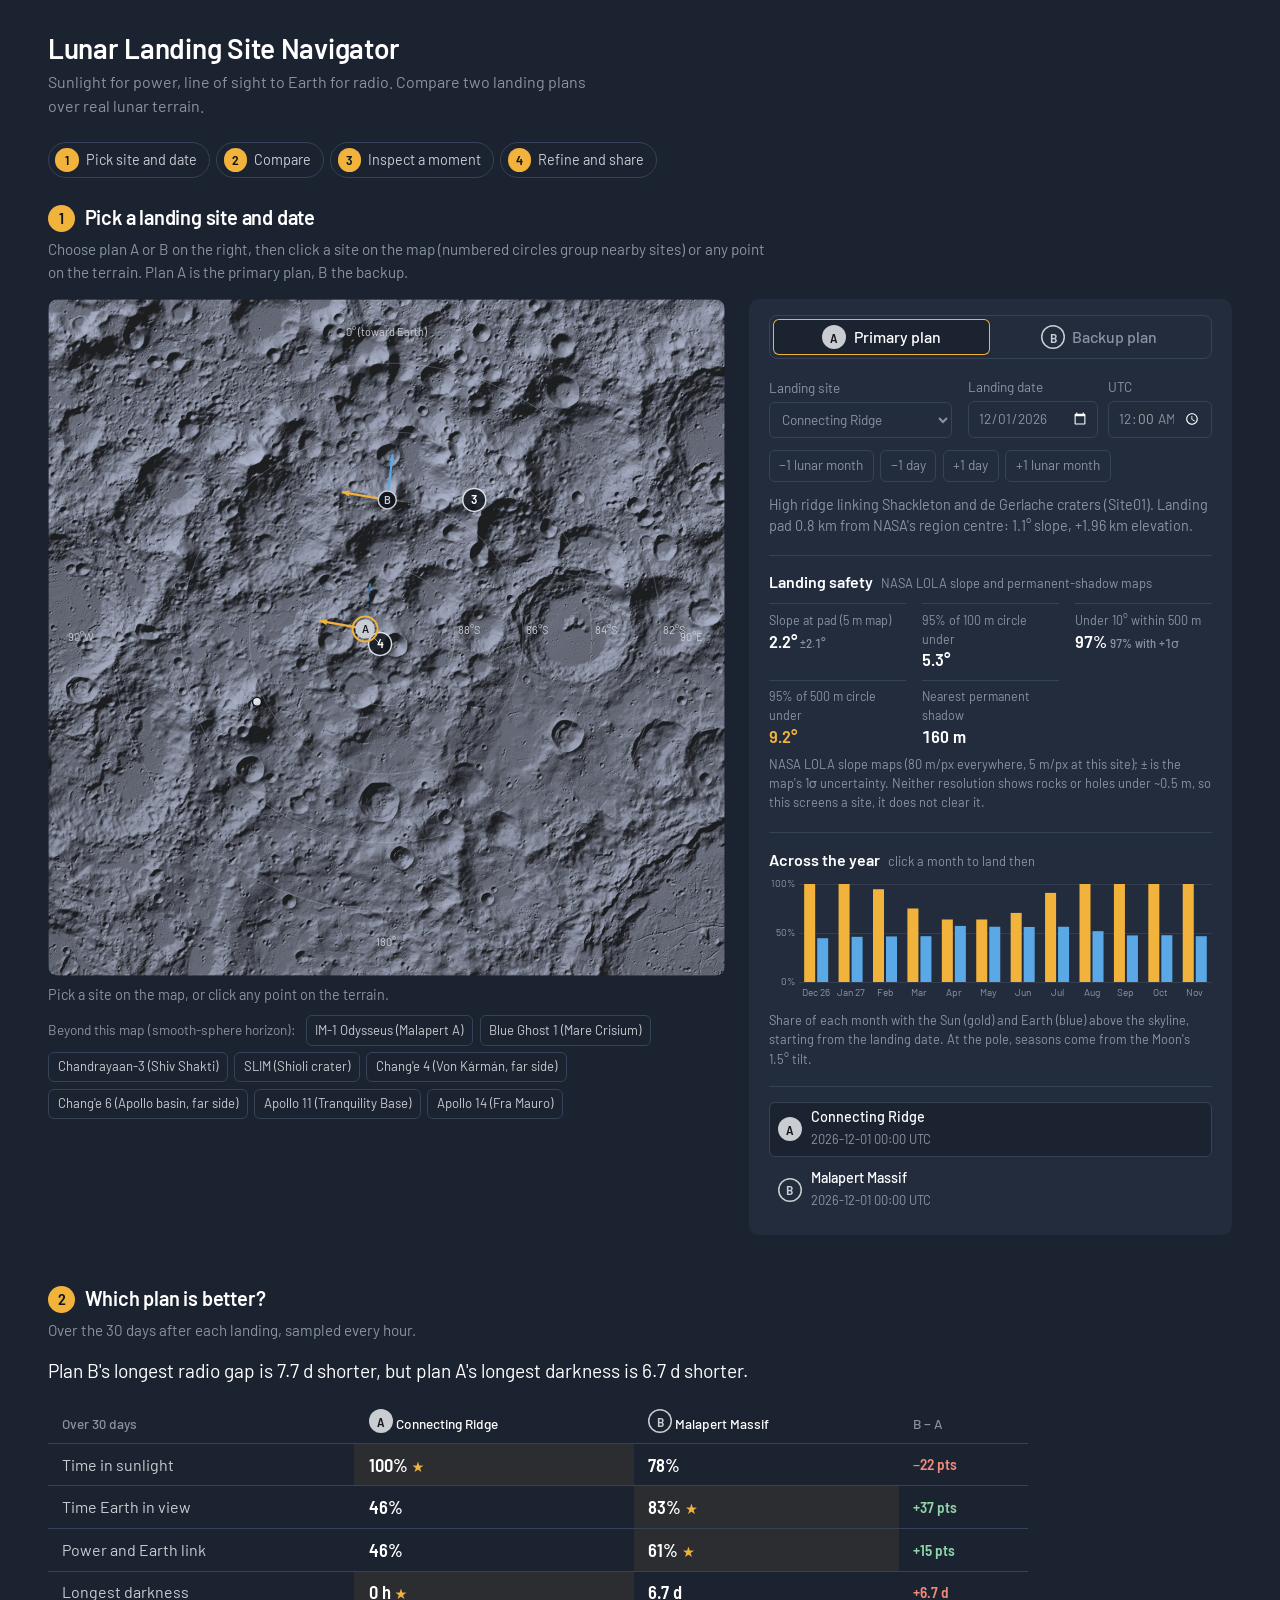
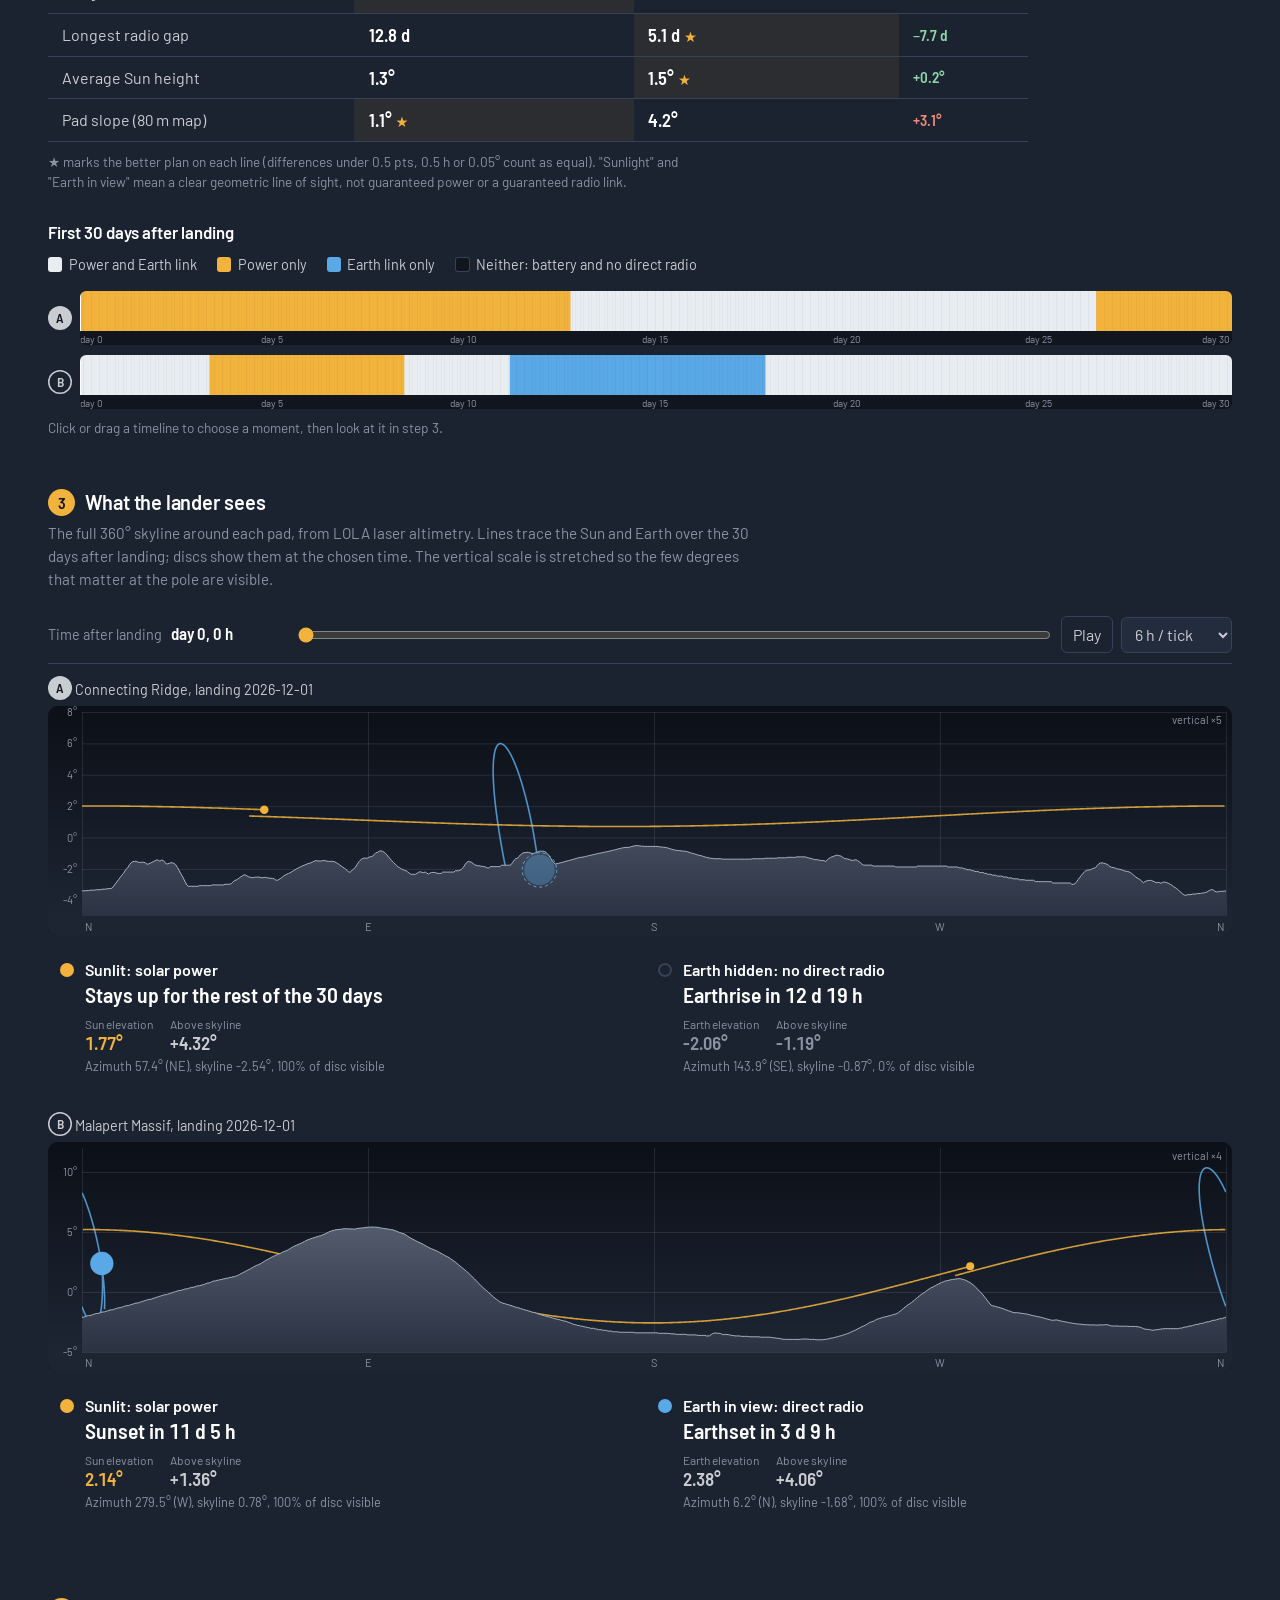
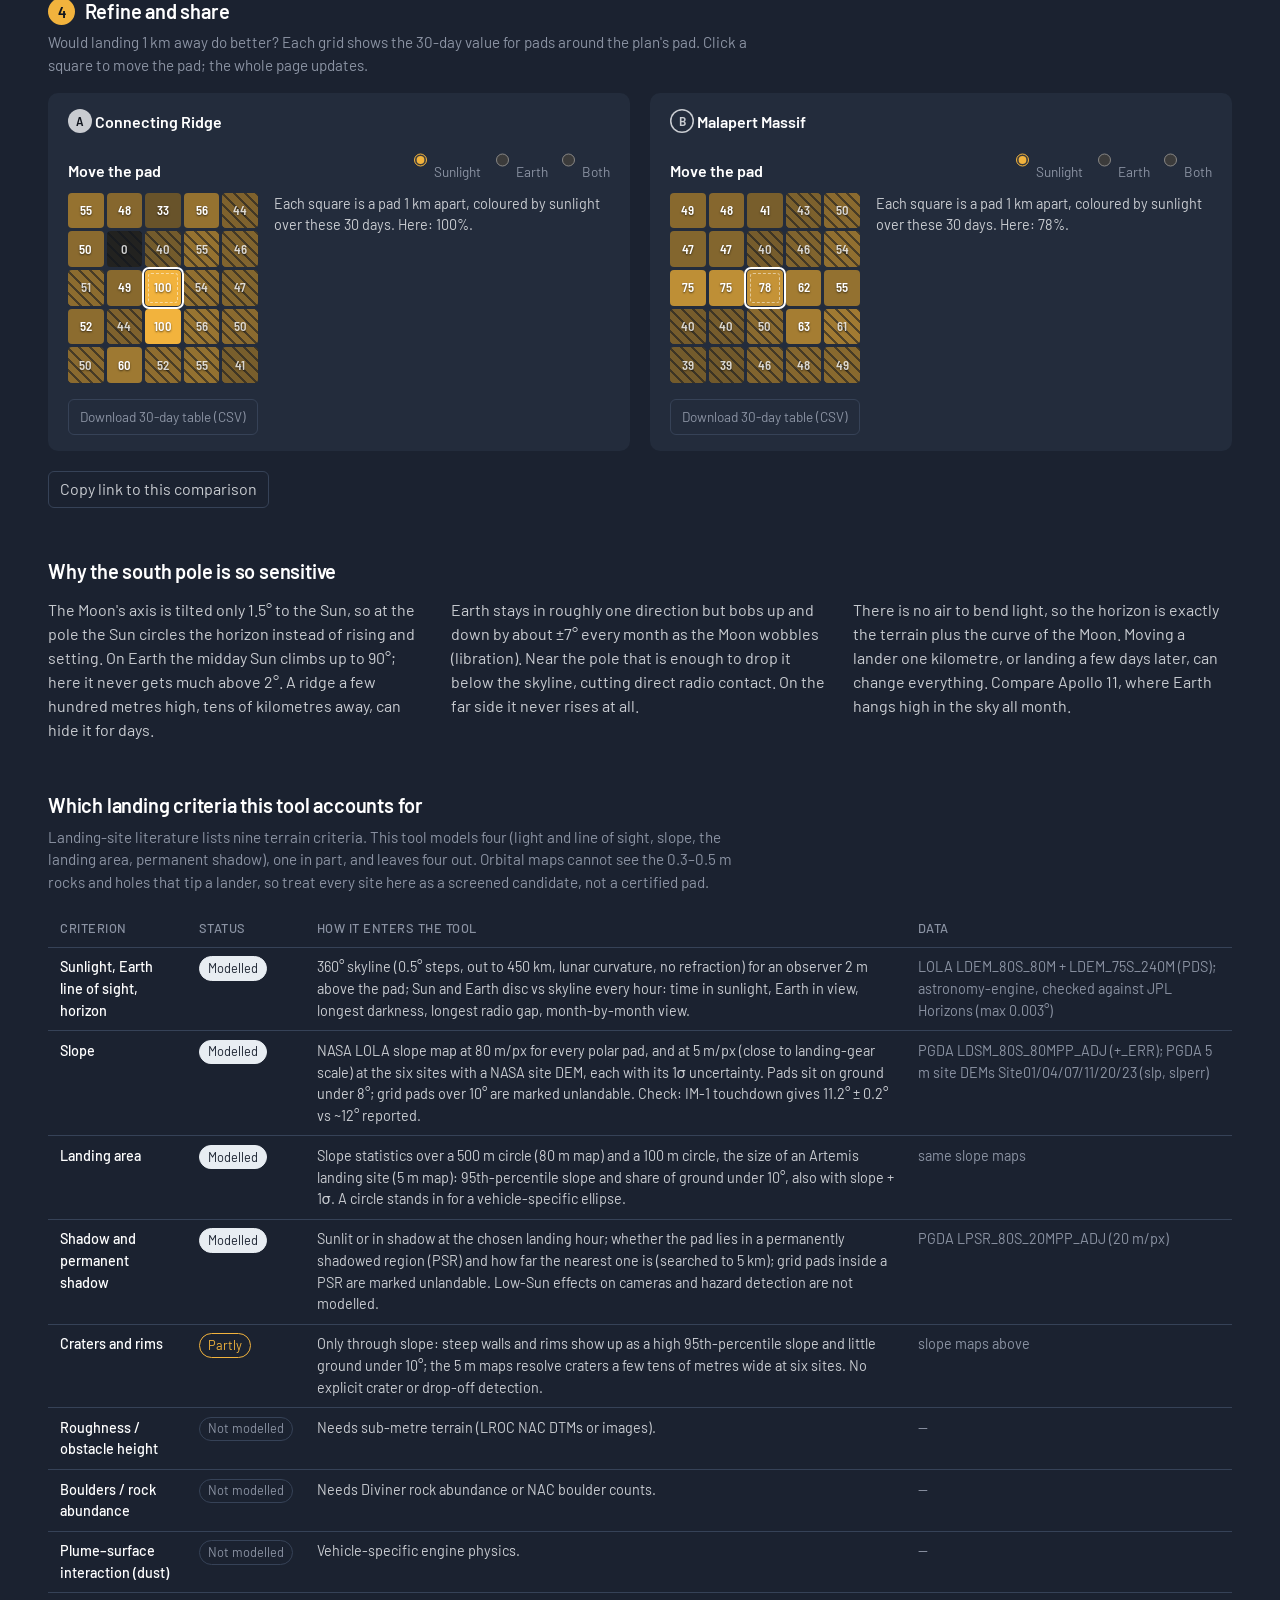
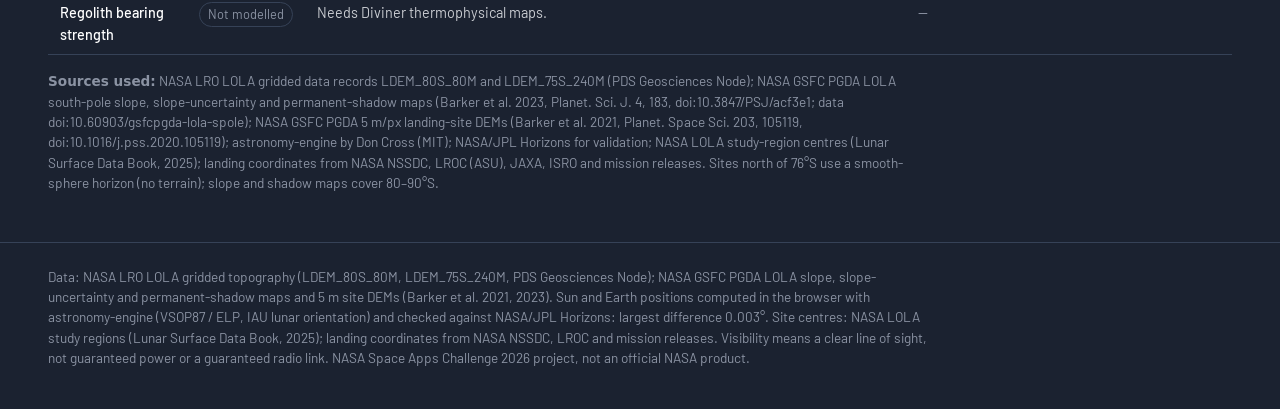
==== commit 6a9e7ec5: "Rework the page around the decision flow: pick, compare, inspect, refine - Step 1: south-pole map on" ====
--- a/web/index.html
+++ b/web/index.html
@@ -8,6 +8,7 @@
 <link rel="preconnect" href="https://fonts.gstatic.com" crossorigin>
 <link href="https://fonts.googleapis.com/css2?family=Barlow:wght@400;500;600;700&family=Barlow+Semi+Condensed:wght@500;600&display=swap" rel="stylesheet">
 <link rel="stylesheet" href="css/style.css">
+<link rel="preload" href="data/shade_south_480m.webp" as="image">
 </head>
 <body>
 <header class="top">
@@ -15,18 +16,14 @@
     <h1>Lunar Landing Site Navigator</h1>
     <p>Sunlight for power, line of sight to Earth for radio. Compare two landing plans over real lunar terrain.</p>
   </div>
-  <div class="clock">
-    <label for="met">Time after landing: <output id="met-out" for="met"></output></label>
-    <div class="clock-row">
-      <input id="met" type="range" min="0" max="720" step="1" value="0">
-      <button id="play" type="button" aria-pressed="false">Play</button>
-      <select id="speed" aria-label="Animation speed">
-        <option value="1">1 h / tick</option>
-        <option value="6" selected>6 h / tick</option>
-        <option value="24">1 day / tick</option>
-      </select>
-    </div>
-  </div>
+  <nav class="steps" aria-label="Steps">
+    <ol>
+      <li><a href="#where"><b>1</b> Pick site and date</a></li>
+      <li><a href="#compare"><b>2</b> Compare</a></li>
+      <li><a href="#inspect"><b>3</b> Inspect a moment</a></li>
+      <li><a href="#refine"><b>4</b> Refine and share</a></li>
+    </ol>
+  </nav>
 </header>
 
 <template id="scenario-body">
@@ -48,20 +45,28 @@
     </div>
   </div>
   <p class="note"></p>
-  <div class="now">
-    <div class="body sun"><span class="dot"></span><div><b class="state"></b><span class="count"></span>
-      <div class="figs"><span><small>Sun elevation</small><strong class="elev"></strong></span><span><small>Above skyline</small><strong class="clear"></strong></span></div>
-      <small class="pos"></small></div></div>
-    <div class="body earth"><span class="dot"></span><div><b class="state"></b><span class="count"></span>
-      <div class="figs"><span><small>Earth elevation</small><strong class="elev"></strong></span><span><small>Above skyline</small><strong class="clear"></strong></span></div>
-      <small class="pos"></small></div></div>
-  </div>
-  <dl class="stats"></dl>
   <div class="safety">
     <h3>Landing safety <small>NASA LOLA slope and permanent-shadow maps</small></h3>
     <dl class="safe-stats"></dl>
     <p class="safe-note"></p>
   </div>
+  <div class="yearbox">
+    <h3>Across the year <small>click a month to land then</small></h3>
+    <div class="yearplot"><canvas aria-label="Share of each month with the Sun and Earth above the skyline. Click a month to move the landing date there."></canvas></div>
+    <p class="year-note" aria-live="polite">Share of each month with the Sun (gold) and Earth (blue) above the skyline, starting from the landing date. At the pole, seasons come from the Moon's 1.5° tilt.</p>
+  </div>
+</template>
+
+<template id="now-body">
+  <div class="body sun"><span class="dot"></span><div><b class="state"></b><span class="count"></span>
+    <div class="figs"><span><small>Sun elevation</small><strong class="elev"></strong></span><span><small>Above skyline</small><strong class="clear"></strong></span></div>
+    <small class="pos"></small></div></div>
+  <div class="body earth"><span class="dot"></span><div><b class="state"></b><span class="count"></span>
+    <div class="figs"><span><small>Earth elevation</small><strong class="elev"></strong></span><span><small>Above skyline</small><strong class="clear"></strong></span></div>
+    <small class="pos"></small></div></div>
+</template>
+
+<template id="nudge-body">
   <div class="nudge" hidden>
     <div class="nudge-head">
       <h3>Move the pad</h3>
@@ -76,58 +81,107 @@
       <p class="nudge-text"></p>
     </div>
   </div>
+  <p class="nudge-none" hidden>Move the pad is available for the polar sites with terrain data.</p>
   <div class="actions"><button type="button" class="csv">Download 30-day table (CSV)</button></div>
 </template>
 
 <main>
-  <section class="scenarios" aria-label="Scenarios">
-    <article class="scenario" data-key="A">
-      <header><h2><span class="tag">A</span> Primary plan</h2></header>
-    </article>
-    <article class="scenario" data-key="B">
-      <header><h2><span class="tag">B</span> Backup plan</h2>
-        <button type="button" class="copy">Copy plan A</button></header>
-    </article>
-  </section>
-
-  <section class="sky" aria-label="Horizon panoramas">
-    <h2>What the lander sees</h2>
-    <p class="hint">The full 360° skyline around each site, from LOLA laser altimetry. Lines trace the Sun and Earth over the 30 days after landing; discs show them at the mission time. Vertical scale is stretched so the few degrees that matter at the pole are visible.</p>
-    <figure class="pano" data-key="A"><figcaption><span class="tag">A</span> <span class="cap"></span></figcaption><canvas></canvas></figure>
-    <figure class="pano" data-key="B"><figcaption><span class="tag">B</span> <span class="cap"></span></figcaption><canvas></canvas></figure>
-  </section>
-
-  <section class="time" aria-label="30-day timelines">
-    <h2>First 30 days after landing</h2>
+  <section id="where" class="where" aria-labelledby="where-h">
+    <div class="sec-head">
+      <h2 id="where-h"><span class="step">1</span> Pick a landing site and date</h2>
+      <p class="hint">Choose plan A or B on the right, then click a site on the map (numbered circles group nearby sites) or any point on the terrain. Plan A is the primary plan, B the backup.</p>
+    </div>
+    <div class="where-grid">
+      <div class="map-col">
+        <div class="map-wrap">
+          <canvas class="map" aria-label="South pole shaded relief map with landing sites"></canvas>
+          <div class="map-tip" role="tooltip" hidden></div>
+          <div class="map-menu" hidden></div>
+        </div>
+        <p class="map-status" aria-live="polite"></p>
+        <div class="offmap">
+          <span class="offmap-h">Beyond this map (smooth-sphere horizon):</span>
+          <div class="offmap-list"></div>
+        </div>
+      </div>
+      <div class="panel">
+        <div class="tabs" role="tablist" aria-label="Plan to edit">
+          <button type="button" role="tab" data-key="A" aria-selected="true"><span class="tag">A</span> Primary plan</button>
+          <button type="button" role="tab" data-key="B" aria-selected="false"><span class="tag">B</span> Backup plan</button>
+        </div>
+        <article class="scenario" data-key="A" role="tabpanel" aria-label="Plan A"></article>
+        <article class="scenario" data-key="B" role="tabpanel" aria-label="Plan B" hidden>
+          <div class="copy-row"><button type="button" class="copy">Copy plan A</button><small>as a starting point for the backup</small></div>
+        </article>
+        <div class="plans-sum" aria-label="Both plans">
+          <button type="button" data-key="A"><span class="tag">A</span><span class="ps-text"></span></button>
+          <button type="button" data-key="B"><span class="tag">B</span><span class="ps-text"></span></button>
+        </div>
+      </div>
+    </div>
+  </section>
+
+  <section id="compare" class="compare" aria-labelledby="compare-h">
+    <div class="sec-head">
+      <h2 id="compare-h"><span class="step">2</span> Which plan is better?</h2>
+      <p class="hint">Over the 30 days after each landing, sampled every hour.</p>
+    </div>
+    <p class="verdict" aria-live="polite"></p>
+    <div class="cmp-wrap">
+      <table class="cmp">
+        <thead><tr><th scope="col">Over 30 days</th><th scope="col" class="ca"><span class="tag">A</span> <span class="cmp-name" data-key="A"></span></th><th scope="col" class="cb"><span class="tag" data-key="B">B</span> <span class="cmp-name" data-key="B"></span></th><th scope="col">B − A</th></tr></thead>
+        <tbody></tbody>
+      </table>
+    </div>
+    <p class="hint small">★ marks the better plan on each line (differences under 0.5 pts, 0.5 h or 0.05° count as equal). "Sunlight" and "Earth in view" mean a clear geometric line of sight, not guaranteed power or a guaranteed radio link.</p>
+    <h3 class="sub">First 30 days after landing</h3>
     <ul class="legend">
       <li><i class="k both"></i>Power and Earth link</li>
       <li><i class="k sun"></i>Power only</li>
       <li><i class="k earth"></i>Earth link only</li>
       <li><i class="k none"></i>Neither: battery and no direct radio</li>
     </ul>
-    <div class="strip" data-key="A"><span class="tag">A</span><canvas></canvas></div>
-    <div class="strip" data-key="B"><span class="tag">B</span><canvas></canvas></div>
-    <p class="hint">Click or drag a timeline to move the mission time.</p>
-  </section>
-
-  <section class="year" aria-label="Across the year">
-    <h2>Across the year</h2>
-    <p class="hint">Share of each month with the Sun (gold) and Earth (blue) above the skyline, starting from the landing month. At the pole, seasons come from the Moon's 1.5° tilt, so some months are far darker than others.</p>
-    <div class="yearplot" data-key="A"><span class="tag">A</span><canvas></canvas></div>
-    <div class="yearplot" data-key="B"><span class="tag">B</span><canvas></canvas></div>
-  </section>
-
-  <section class="mapsec" aria-label="South pole map">
-    <div class="map-text">
-      <h2>Pick any point near the pole</h2>
-      <p class="hint">Shaded LOLA terrain within 300 km of the south pole. Choose a plan, then click the map to land there: the skyline is computed in your browser from 480 m terrain. Arrows point to the Sun and Earth at the mission time.</p>
-      <div class="place" role="radiogroup" aria-label="Plan to place">
-        <label><input type="radio" name="place" value="A" checked> Place plan A</label>
-        <label><input type="radio" name="place" value="B"> Place plan B</label>
-      </div>
-      <p class="map-status" aria-live="polite"></p>
-    </div>
-    <canvas class="map" aria-label="South pole shaded relief map"></canvas>
+    <div class="strip" data-key="A"><span class="tag">A</span><canvas aria-label="Plan A: hour-by-hour power and Earth link over 30 days"></canvas></div>
+    <div class="strip" data-key="B"><span class="tag">B</span><canvas aria-label="Plan B: hour-by-hour power and Earth link over 30 days"></canvas></div>
+    <p class="hint small">Click or drag a timeline to choose a moment, then look at it in step 3.</p>
+  </section>
+
+  <section id="inspect" class="sky" aria-labelledby="inspect-h">
+    <div class="sec-head">
+      <h2 id="inspect-h"><span class="step">3</span> What the lander sees</h2>
+      <p class="hint">The full 360° skyline around each pad, from LOLA laser altimetry. Lines trace the Sun and Earth over the 30 days after landing; discs show them at the chosen time. The vertical scale is stretched so the few degrees that matter at the pole are visible.</p>
+    </div>
+    <div class="clock">
+      <label for="met">Time after landing <output id="met-out" for="met"></output></label>
+      <div class="clock-row">
+        <input id="met" type="range" min="0" max="720" step="1" value="0">
+        <button id="play" type="button" aria-pressed="false">Play</button>
+        <select id="speed" aria-label="Animation speed">
+          <option value="1">1 h / tick</option>
+          <option value="6" selected>6 h / tick</option>
+          <option value="24">1 day / tick</option>
+        </select>
+      </div>
+    </div>
+    <figure class="pano" data-key="A"><figcaption><span class="tag">A</span> <span class="cap"></span></figcaption><canvas></canvas>
+      <div class="now" data-key="A"></div></figure>
+    <figure class="pano" data-key="B"><figcaption><span class="tag">B</span> <span class="cap"></span></figcaption><canvas></canvas>
+      <div class="now" data-key="B"></div></figure>
+  </section>
+
+  <section id="refine" class="refine" aria-labelledby="refine-h">
+    <div class="sec-head">
+      <h2 id="refine-h"><span class="step">4</span> Refine and share</h2>
+      <p class="hint">Would landing 1 km away do better? Each grid shows the 30-day value for pads around the plan's pad. Click a square to move the pad; the whole page updates.</p>
+    </div>
+    <div class="refine-grid">
+      <div class="refine-col" data-key="A"><h3><span class="tag">A</span> <span class="rf-name"></span></h3></div>
+      <div class="refine-col" data-key="B"><h3><span class="tag">B</span> <span class="rf-name"></span></h3></div>
+    </div>
+    <div class="share">
+      <button type="button" class="copy-link">Copy link to this comparison</button>
+      <span class="share-status" aria-live="polite"></span>
+    </div>
   </section>
 
   <section class="why">
@@ -162,6 +216,7 @@
   </section>
 </main>
 
+
 <footer class="foot">
   <p>Data: NASA LRO LOLA gridded topography (LDEM_80S_80M, LDEM_75S_240M, PDS Geosciences Node); NASA GSFC PGDA LOLA slope, slope-uncertainty and permanent-shadow maps and 5 m site DEMs (Barker et al. 2021, 2023). Sun and Earth positions computed in the browser with astronomy-engine (VSOP87 / ELP, IAU lunar orientation) and checked against NASA/JPL Horizons: largest difference 0.003°. Site centres: NASA LOLA study regions (Lunar Surface Data Book, 2025); landing coordinates from NASA NSSDC, LROC and mission releases. Visibility means a clear line of sight, not guaranteed power or a guaranteed radio link. NASA Space Apps Challenge 2026 project, not an official NASA product.</p>
 </footer>
--- a/web/css/style.css
+++ b/web/css/style.css
@@ -32,8 +32,35 @@
   padding: 2rem clamp(1rem, 4vw, 3rem) 1.5rem;
 }
 .brand p { margin: .35rem 0 0; color: var(--dust); max-width: 60ch; }
-.clock label { display: block; font-size: .85rem; color: var(--dust); margin-bottom: .25rem; }
-.clock-row { display: flex; gap: .5rem; }
+.steps ol { list-style: none; margin: 0; padding: 0; display: flex; flex-wrap: wrap; gap: .4rem; }
+.steps a {
+  display: inline-flex; align-items: center; gap: .45rem; padding: .35rem .75rem .35rem .4rem;
+  border: 1px solid var(--rim); border-radius: 999px; color: var(--regolith); text-decoration: none; font-size: .9rem;
+}
+.steps a:hover { border-color: var(--dust); }
+.steps b, .step {
+  display: inline-grid; place-items: center; width: 1.45rem; height: 1.45rem; border-radius: 50%;
+  background: var(--sun); color: var(--dark); font: 600 .85rem/1 var(--num);
+}
+.step { width: 1.7rem; height: 1.7rem; font-size: 1rem; margin-right: .35rem; vertical-align: 1px; }
+
+/* section heads */
+.sec-head { margin-bottom: 1rem; }
+.sec-head .hint, .hint { color: var(--dust); margin: .35rem 0 0; max-width: 80ch; font-size: .95rem; }
+.hint.small { font-size: .85rem; margin-top: .6rem; }
+h3.sub { margin: 1.75rem 0 0; font-size: 1.05rem; font-weight: 600; color: #fff; }
+section[id] { scroll-margin-top: 1rem; }
+#inspect { scroll-margin-top: 0; }
+
+/* mission time: sticky inside step 3 */
+.clock {
+  position: sticky; top: 0; z-index: 5; display: flex; flex-wrap: wrap; align-items: center; gap: .5rem 1rem;
+  padding: .6rem 0; margin-bottom: .75rem; background: var(--night); border-bottom: 1px solid var(--rim);
+}
+.clock label { font-size: .9rem; color: var(--dust); }
+.clock output { color: #fff; font: 600 1.05rem/1 var(--num); font-variant-numeric: tabular-nums; margin-left: .35rem; min-width: 6.5em; display: inline-block; }
+.clock-row { display: flex; gap: .5rem; flex: 1; min-width: min(100%, 420px); align-items: center; }
+.clock-row input[type=range] { flex: 1; padding: 0; accent-color: var(--sun); min-height: 0; background: none; border: 0; }
 
 input, select {
   background: var(--panel); border: 1px solid var(--rim); border-radius: 6px;
@@ -46,18 +73,36 @@
 button:hover { border-color: var(--dust); }
 #play[aria-pressed="true"] { background: var(--sun); color: var(--dark); border-color: var(--sun); }
 
-main { padding: 0 clamp(1rem, 4vw, 3rem) 3rem; display: grid; gap: 2.5rem; }
+main { padding: 0 clamp(1rem, 4vw, 3rem) 3rem; display: grid; grid-template-columns: minmax(0, 1fr); gap: 3rem; }
+main > * { min-width: 0; }
 
 .tag {
   display: inline-grid; place-items: center; width: 1.5rem; height: 1.5rem; border-radius: 50%;
   background: var(--regolith); color: var(--dark); font: 600 .85rem/1 var(--num); vertical-align: 2px;
 }
-[data-key="B"] .tag { background: transparent; color: var(--regolith); box-shadow: inset 0 0 0 1.5px var(--regolith); }
-
-/* ---------- scenarios ---------- */
-.scenarios { display: grid; grid-template-columns: repeat(auto-fit, minmax(min(100%, 440px), 1fr)); gap: 1.25rem; }
-.scenario { background: var(--panel); border-radius: var(--radius); padding: 1.25rem 1.25rem 1rem; }
-.scenario > header { display: flex; justify-content: space-between; align-items: center; margin-bottom: 1rem; }
+[data-key="B"] .tag, .tag[data-key="B"] { background: transparent; color: var(--regolith); box-shadow: inset 0 0 0 1.5px var(--regolith); }
+
+/* ---------- step 1: map + plan panel ---------- */
+.where-grid { display: grid; grid-template-columns: minmax(0, 1.4fr) minmax(320px, 1fr); gap: 1.5rem; align-items: start; }
+@media (max-width: 900px) { .where-grid { grid-template-columns: 1fr; } }
+.panel { background: var(--panel); border-radius: var(--radius); padding: 1rem 1.25rem 1.1rem; }
+.tabs { display: grid; grid-template-columns: 1fr 1fr; gap: 0; border: 1px solid var(--rim); border-radius: 8px; padding: 3px; margin-bottom: 1.1rem; }
+.tabs [role=tab] { border: 0; border-radius: 6px; display: flex; align-items: center; justify-content: center; gap: .45rem; color: var(--dust); font-weight: 500; }
+.tabs [role=tab][aria-selected=true] { background: var(--night); color: #fff; box-shadow: inset 0 0 0 1px var(--sun); }
+.scenario[hidden] { display: none; }
+.copy-row { display: flex; align-items: center; gap: .6rem; margin: -.25rem 0 .9rem; }
+.copy-row small { color: var(--dust); font-size: .8rem; }
+.copy-row .copy { font-size: .85rem; }
+.plans-sum { display: grid; gap: .35rem; margin-top: 1.1rem; border-top: 1px solid var(--rim); padding-top: .9rem; }
+.plans-sum button { display: flex; align-items: center; gap: .6rem; text-align: left; border-color: transparent; padding: .35rem .5rem; }
+.plans-sum button.on { border-color: var(--rim); background: var(--night); }
+.plans-sum b { display: block; color: #fff; font-weight: 500; font-size: .9rem; line-height: 1.25; }
+.plans-sum small { color: var(--dust); font-size: .8rem; }
+.yearbox { margin-top: 1.25rem; border-top: 1px solid var(--rim); padding-top: .9rem; }
+.yearbox h3, .safety h3 { margin: 0; font-size: 1rem; font-weight: 600; color: #fff; }
+.yearbox h3 small { font-weight: 400; font-size: .8rem; color: var(--dust); margin-left: .35rem; }
+.yearbox .yearplot { display: block; margin: .5rem 0 0; }
+.year-note { margin: .35rem 0 0; font-size: .8rem; color: var(--dust); }
 .pickers { display: grid; grid-template-columns: 1fr auto; gap: .75rem 1rem; align-items: end; }
 .pickers label { display: grid; gap: .2rem; font-size: .85rem; color: var(--dust); }
 .pickers .site { min-width: 0; width: 100%; }
@@ -69,7 +114,7 @@
 .note { margin: .75rem 0 0; font-size: .9rem; color: var(--dust); min-height: 1.4em; }
 .note.warn { color: var(--sun); }
 
-.now { display: grid; grid-template-columns: 1fr 1fr; gap: .75rem; margin-top: 1rem; }
+.now { display: grid; grid-template-columns: 1fr 1fr; gap: .75rem; margin-top: .6rem; }
 .body { display: flex; gap: .65rem; align-items: start; padding: .75rem; border-radius: 8px; background: var(--night); }
 .body .dot { flex: none; width: .9rem; height: .9rem; border-radius: 50%; margin-top: .3rem; }
 .body.sun .dot { background: var(--sun); }
@@ -85,8 +130,7 @@
 .stats dd { margin: 0; font: 600 1.4rem/1.2 var(--num); font-variant-numeric: tabular-nums; color: #fff; }
 .stats dd .delta { font-size: .85rem; margin-left: .3rem; font-weight: 500; }
 .delta.up { color: #8fd6a8; } .delta.down { color: #f08a7a; }
-.safety { margin-top: 1.25rem; }
-.safety h3 { margin: 0; font-size: 1rem; font-weight: 600; color: #fff; }
+.safety { margin-top: 1.1rem; border-top: 1px solid var(--rim); padding-top: .9rem; }
 .safety h3 small { font-weight: 400; font-size: .8rem; color: var(--dust); margin-left: .35rem; }
 .safe-stats { display: grid; grid-template-columns: repeat(3, 1fr); gap: .6rem 1rem; margin: .6rem 0 0; }
 .safe-stats div { border-top: 1px solid var(--rim); padding-top: .4rem; }
@@ -124,7 +168,8 @@
 .cell.steep { background-image: repeating-linear-gradient(45deg, rgba(16,21,30,.55) 0 2px, transparent 2px 8px); color: rgba(255,255,255,.8); }
 .cell.on { outline: 2px solid #fff; outline-offset: 1px; z-index: 1; }
 .nudge-text { margin: 0; font-size: .9rem; color: var(--regolith); }
-.actions { margin-top: 1rem; display: flex; justify-content: flex-end; }
+.actions { margin-top: 1rem; display: flex; justify-content: flex-start; }
+.nudge-none { color: var(--dust); font-size: .9rem; margin: .5rem 0 0; }
 .actions .csv { font-size: .85rem; color: var(--dust); }
 
 /* year */
@@ -132,16 +177,61 @@
 .yearplot canvas { width: 100%; height: 120px; }
 
 /* map */
-.mapsec { display: grid; grid-template-columns: minmax(240px, 1fr) minmax(0, 2fr); gap: 1.5rem; align-items: start; }
-.map { width: 100%; aspect-ratio: 1; max-height: 720px; border-radius: var(--radius); cursor: crosshair; background: var(--dark); }
-.place { display: grid; gap: .4rem; margin: .75rem 0; }
-.place input { accent-color: var(--sun); margin-right: .35rem; }
-.map-status { color: var(--dust); font-size: .9rem; min-height: 1.4em; }
-@media (max-width: 800px) { .mapsec { grid-template-columns: 1fr; } }
+.map-wrap { position: relative; }
+.map { display: block; width: 100%; aspect-ratio: 1; max-height: 780px; border-radius: var(--radius); cursor: crosshair; background: var(--dark); }
+.map-status { color: var(--dust); font-size: .9rem; min-height: 1.4em; margin: .5rem 0 0; }
+.map-tip {
+  position: absolute; z-index: 6; pointer-events: none; max-width: 260px; padding: .45rem .6rem; border-radius: 6px;
+  background: rgba(16,21,30,.95); border: 1px solid var(--rim); font-size: .85rem; line-height: 1.3;
+}
+.map-tip b { display: block; color: #fff; font-weight: 600; }
+.map-tip small { display: block; color: var(--dust); font-size: .78rem; }
+.map-tip .tip-act { color: var(--sun); margin-top: .15rem; }
+.map-tip[hidden], .map-menu[hidden] { display: none; }
+.map-menu {
+  position: absolute; z-index: 7; width: 250px; padding: .4rem; border-radius: 8px;
+  background: rgba(16,21,30,.97); border: 1px solid var(--rim); box-shadow: 0 8px 24px rgba(0,0,0,.45);
+}
+.map-menu.pinned { border-color: var(--sun); }
+.mm-h { margin: .1rem .35rem .35rem; font-size: .8rem; color: var(--dust); }
+.mm-h small { display: block; font-size: .75rem; }
+.map-menu button {
+  display: flex; width: 100%; align-items: center; justify-content: space-between; gap: .4rem;
+  text-align: left; border: 0; border-radius: 6px; padding: .4rem .45rem; min-height: 0;
+}
+.map-menu button:hover, .map-menu button:focus-visible { background: var(--panel); }
+.map-menu button span:first-child { color: #fff; font-size: .9rem; line-height: 1.25; }
+.map-menu button small { display: block; color: var(--dust); font-size: .75rem; }
+.offmap { margin-top: .6rem; display: flex; flex-wrap: wrap; gap: .4rem; align-items: center; font-size: .85rem; }
+.offmap-h { color: var(--dust); margin-right: .2rem; }
+.offmap-list { display: contents; }
+.offmap button { font-size: .82rem; min-height: 1.9rem; padding: .15rem .55rem; color: var(--regolith); }
+.offmap .tag, .map-menu .tag { width: 1.2rem; height: 1.2rem; font-size: .7rem; vertical-align: 0; }
+
+/* ---------- step 2: comparison ---------- */
+.verdict { margin: 0 0 1rem; font-size: 1.2rem; line-height: 1.4; color: #fff; max-width: 70ch; min-height: 1.4em; }
+.cmp-wrap { overflow-x: auto; }
+.cmp { width: 100%; max-width: 980px; border-collapse: collapse; font-variant-numeric: tabular-nums; }
+.cmp th, .cmp td { text-align: left; padding: .55rem .9rem; border-bottom: 1px solid var(--rim); }
+.cmp thead th { color: var(--dust); font-weight: 500; font-size: .85rem; vertical-align: bottom; }
+.cmp thead .cmp-name { color: #fff; font-weight: 500; }
+.cmp tbody th { color: var(--regolith); font-weight: 400; }
+.cmp td { font: 600 1.15rem/1.2 var(--num); color: #fff; }
+.cmp td.win { background: rgba(242,179,61,.08); }
+.cmp .star { color: var(--sun); font-size: .9rem; }
+.cmp td.delta { font-size: .95rem; color: var(--dust); }
+.cmp td.delta.up { color: #8fd6a8; } .cmp td.delta.down { color: #f08a7a; }
+
+/* ---------- step 4: refine ---------- */
+.refine-grid { display: grid; grid-template-columns: repeat(auto-fit, minmax(min(100%, 440px), 1fr)); gap: 1.25rem; }
+.refine-col { background: var(--panel); border-radius: var(--radius); padding: 1rem 1.25rem; }
+.refine-col > h3 { margin: 0 0 .25rem; font-size: 1rem; font-weight: 600; color: #fff; }
+.refine-col .nudge { margin-top: .5rem; border-top: 0; padding-top: 0; }
+.share { margin-top: 1.25rem; display: flex; flex-wrap: wrap; gap: .75rem; align-items: center; }
+.share-status { color: var(--dust); font-size: .9rem; word-break: break-all; }
 
 /* ---------- panoramas ---------- */
-.sky .hint, .time .hint { color: var(--dust); margin: .35rem 0 1rem; max-width: 75ch; font-size: .95rem; }
-.pano { margin: 0 0 1rem; }
+.pano { margin: 0 0 1.5rem; }
 .pano figcaption { font-size: .9rem; margin-bottom: .35rem; color: var(--regolith); }
 .pano canvas { display: block; width: 100%; height: 230px; border-radius: var(--radius); background: var(--dark); }
 
@@ -157,7 +247,7 @@
 .why-grid { display: grid; grid-template-columns: repeat(auto-fit, minmax(min(100%, 260px), 1fr)); gap: 1.5rem; margin-top: .75rem; }
 .why-grid p { margin: 0; max-width: 60ch; }
 
-.criteria .hint { color: var(--dust); margin: .35rem 0 1rem; max-width: 75ch; font-size: .95rem; }
+.criteria .hint { margin-bottom: 1rem; }
 .crit-wrap { overflow-x: auto; }
 .crit { width: 100%; border-collapse: collapse; font-size: .9rem; }
 .crit th, .crit td { text-align: left; vertical-align: top; padding: .55rem .75rem; border-bottom: 1px solid var(--rim); }
@@ -174,7 +264,9 @@
 .foot p { max-width: 110ch; margin: 0; }
 
 @media (max-width: 560px) {
-  .now, .stats { grid-template-columns: 1fr 1fr; }
+  .now, .stats { grid-template-columns: 1fr; }
+  .cmp th, .cmp td { padding: .45rem .5rem; }
+  .cmp td { font-size: 1rem; }
   .pickers { grid-template-columns: 1fr; }
   .nudge-body { grid-template-columns: 1fr; }
   .pano canvas { height: 180px; }
